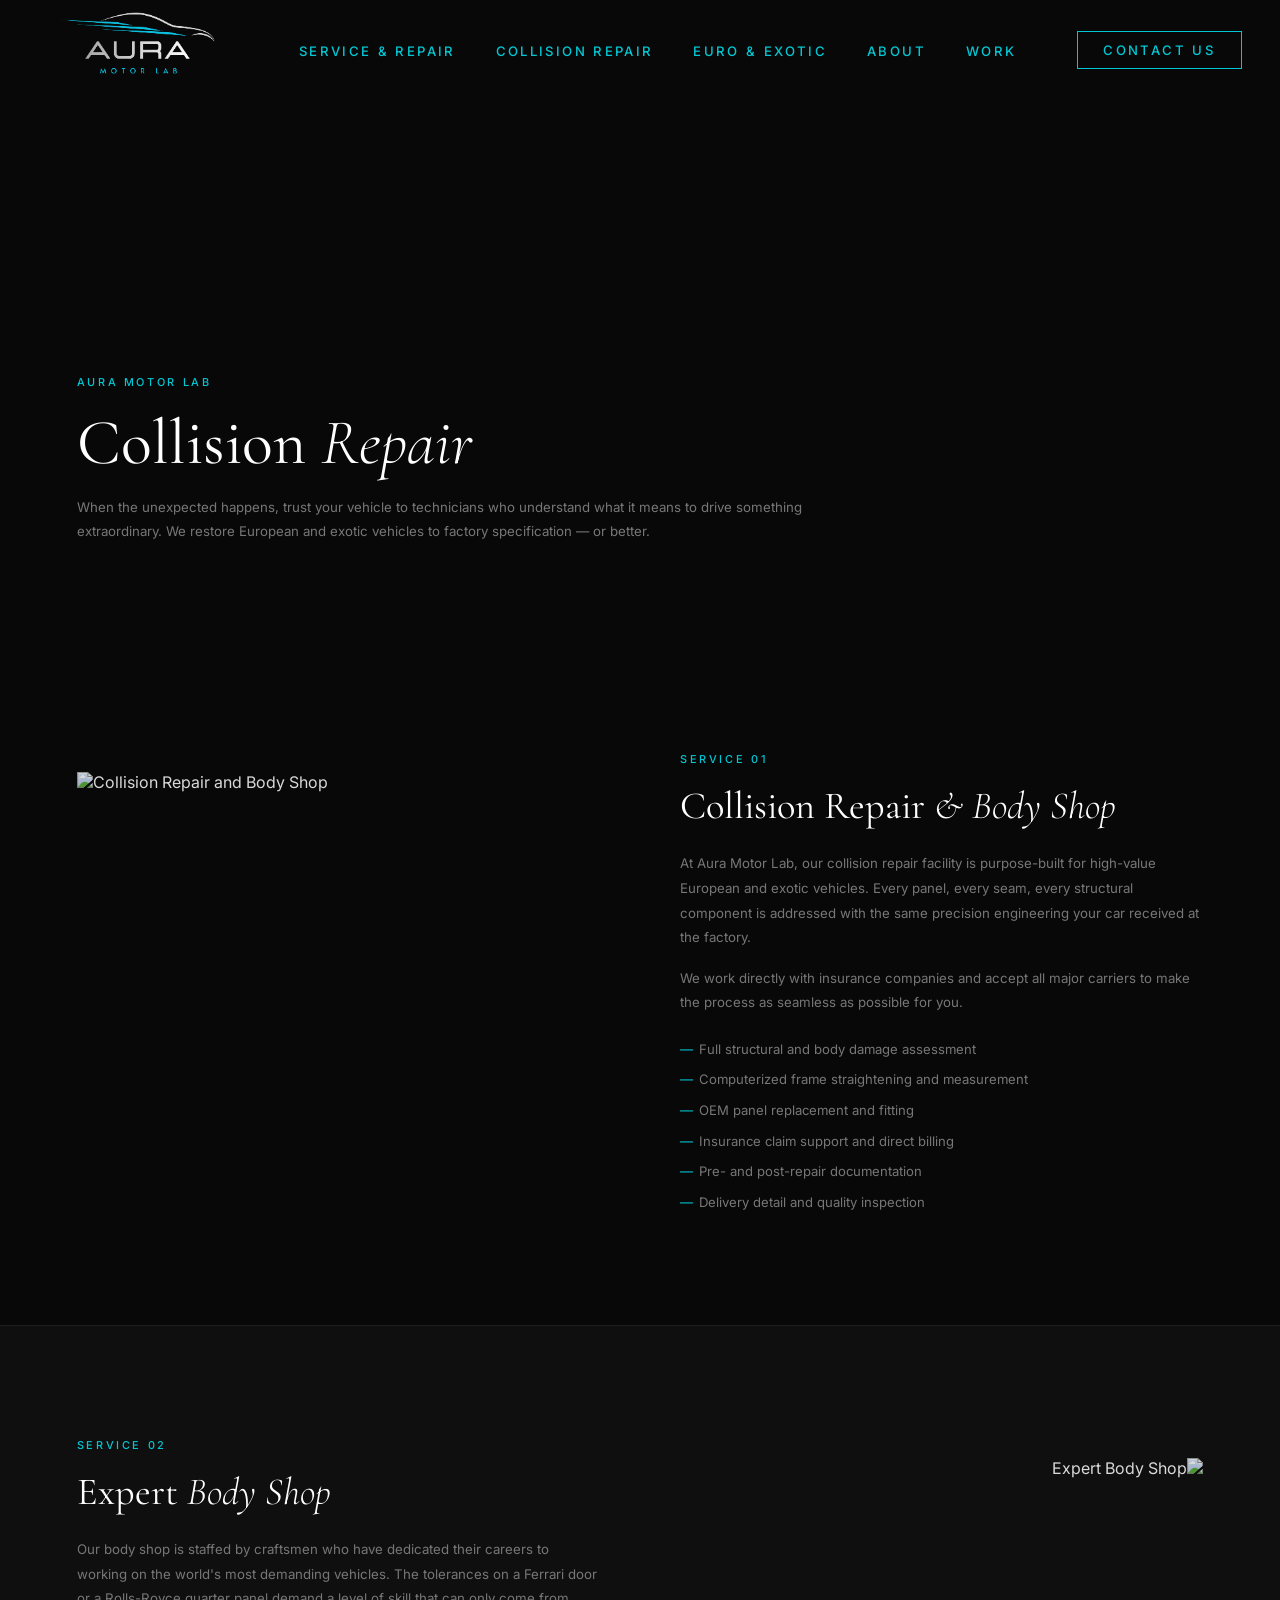
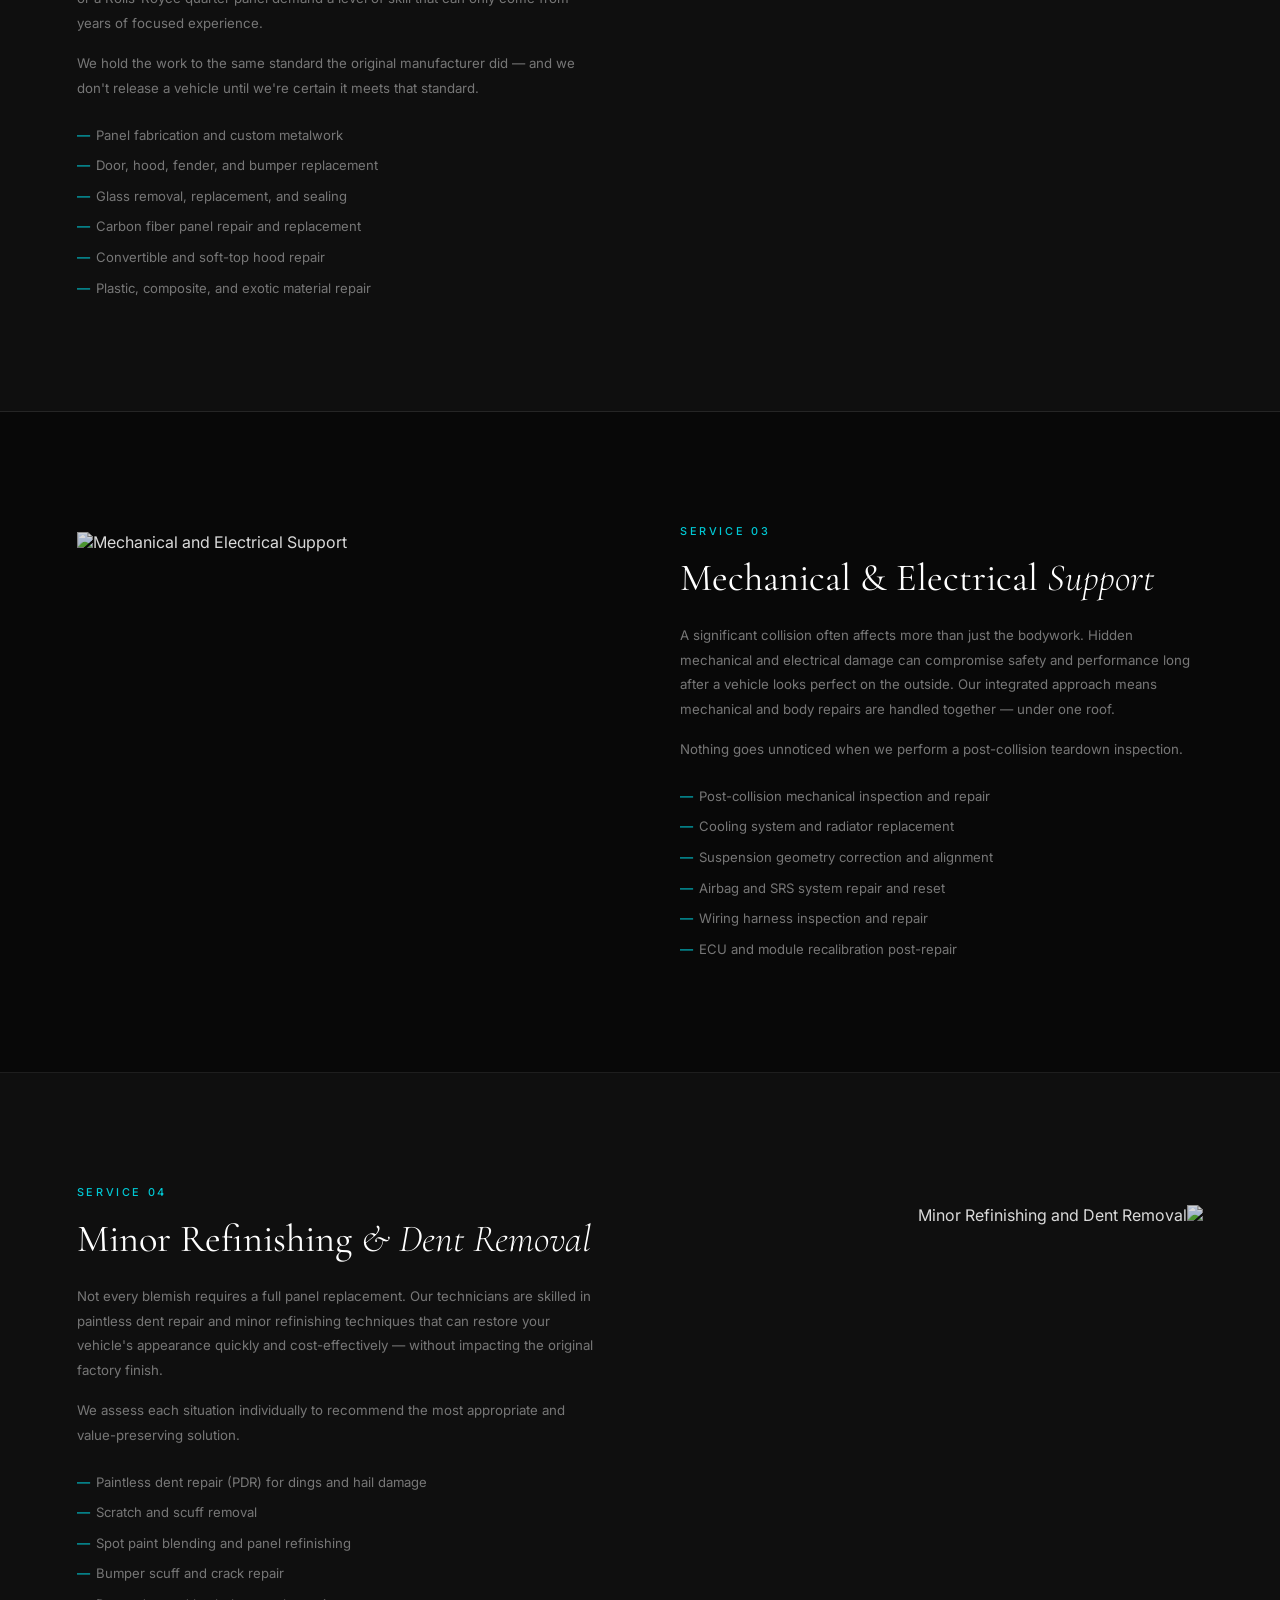
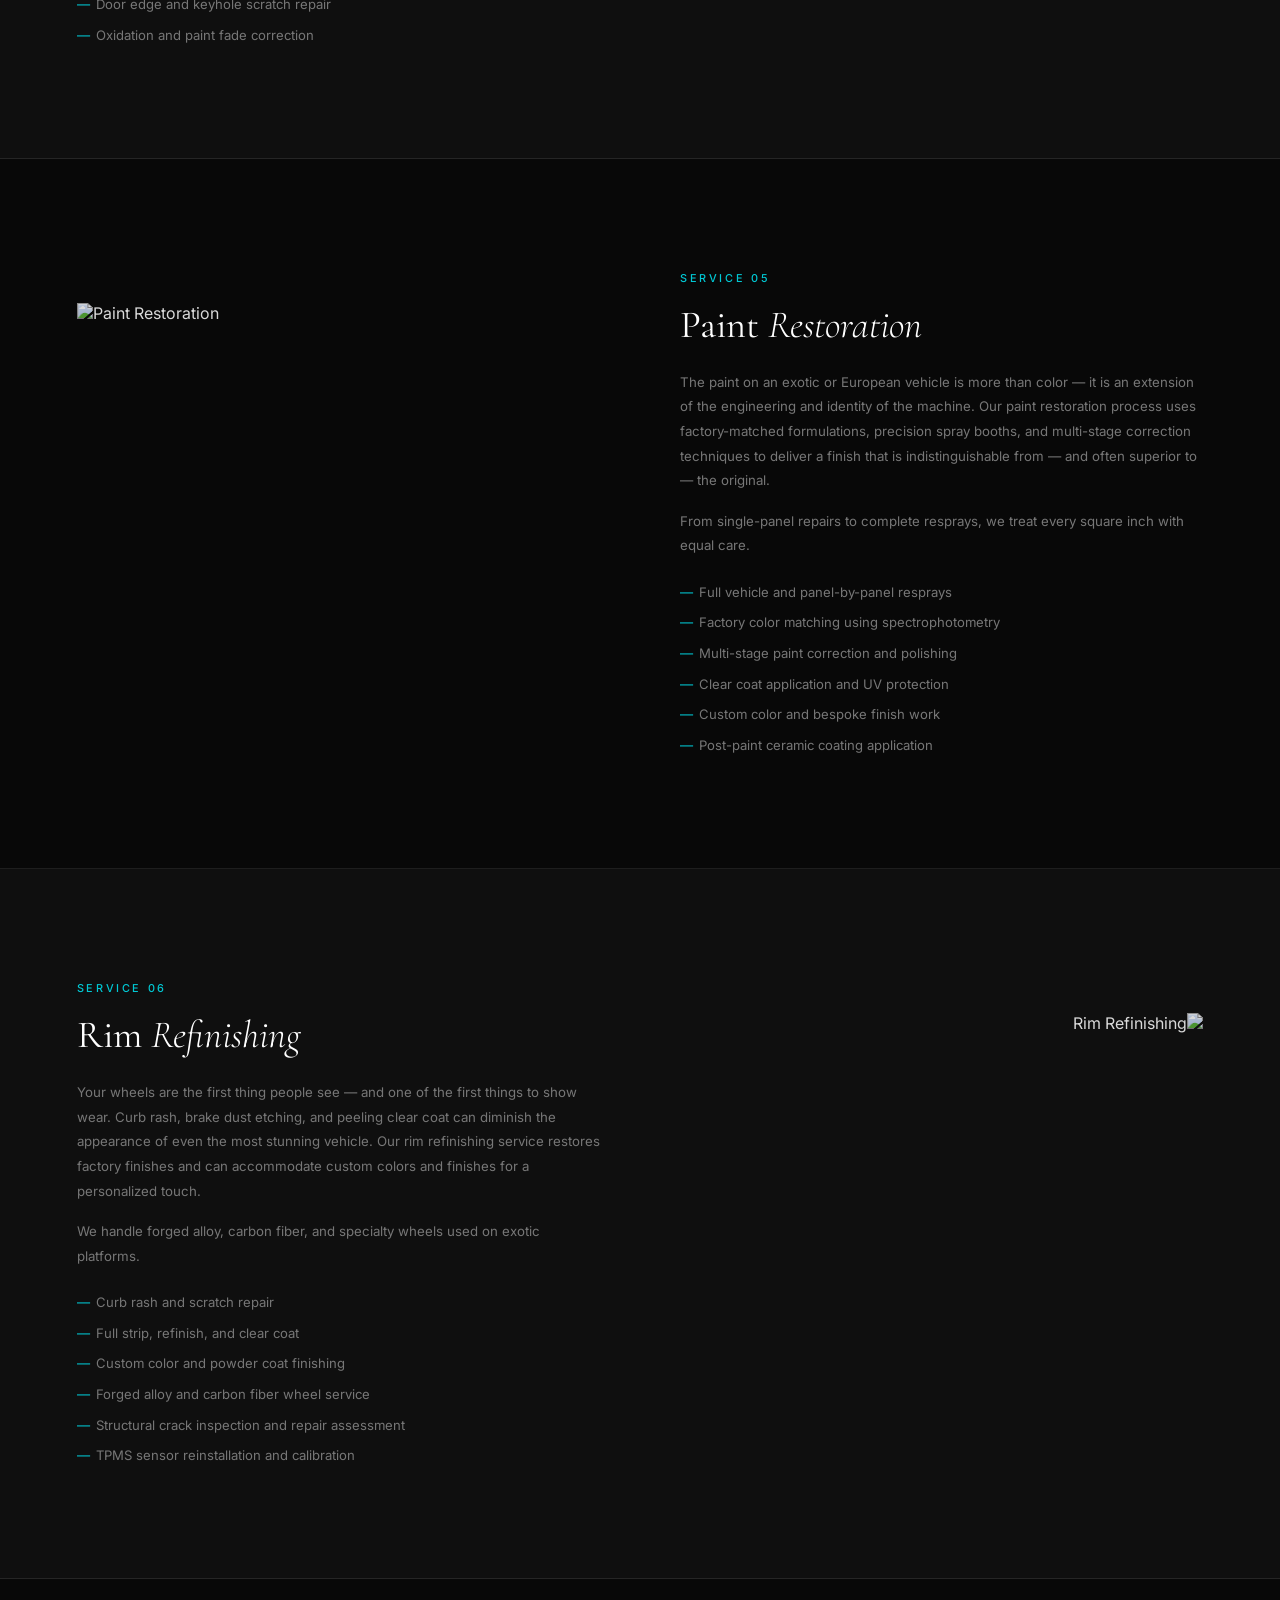
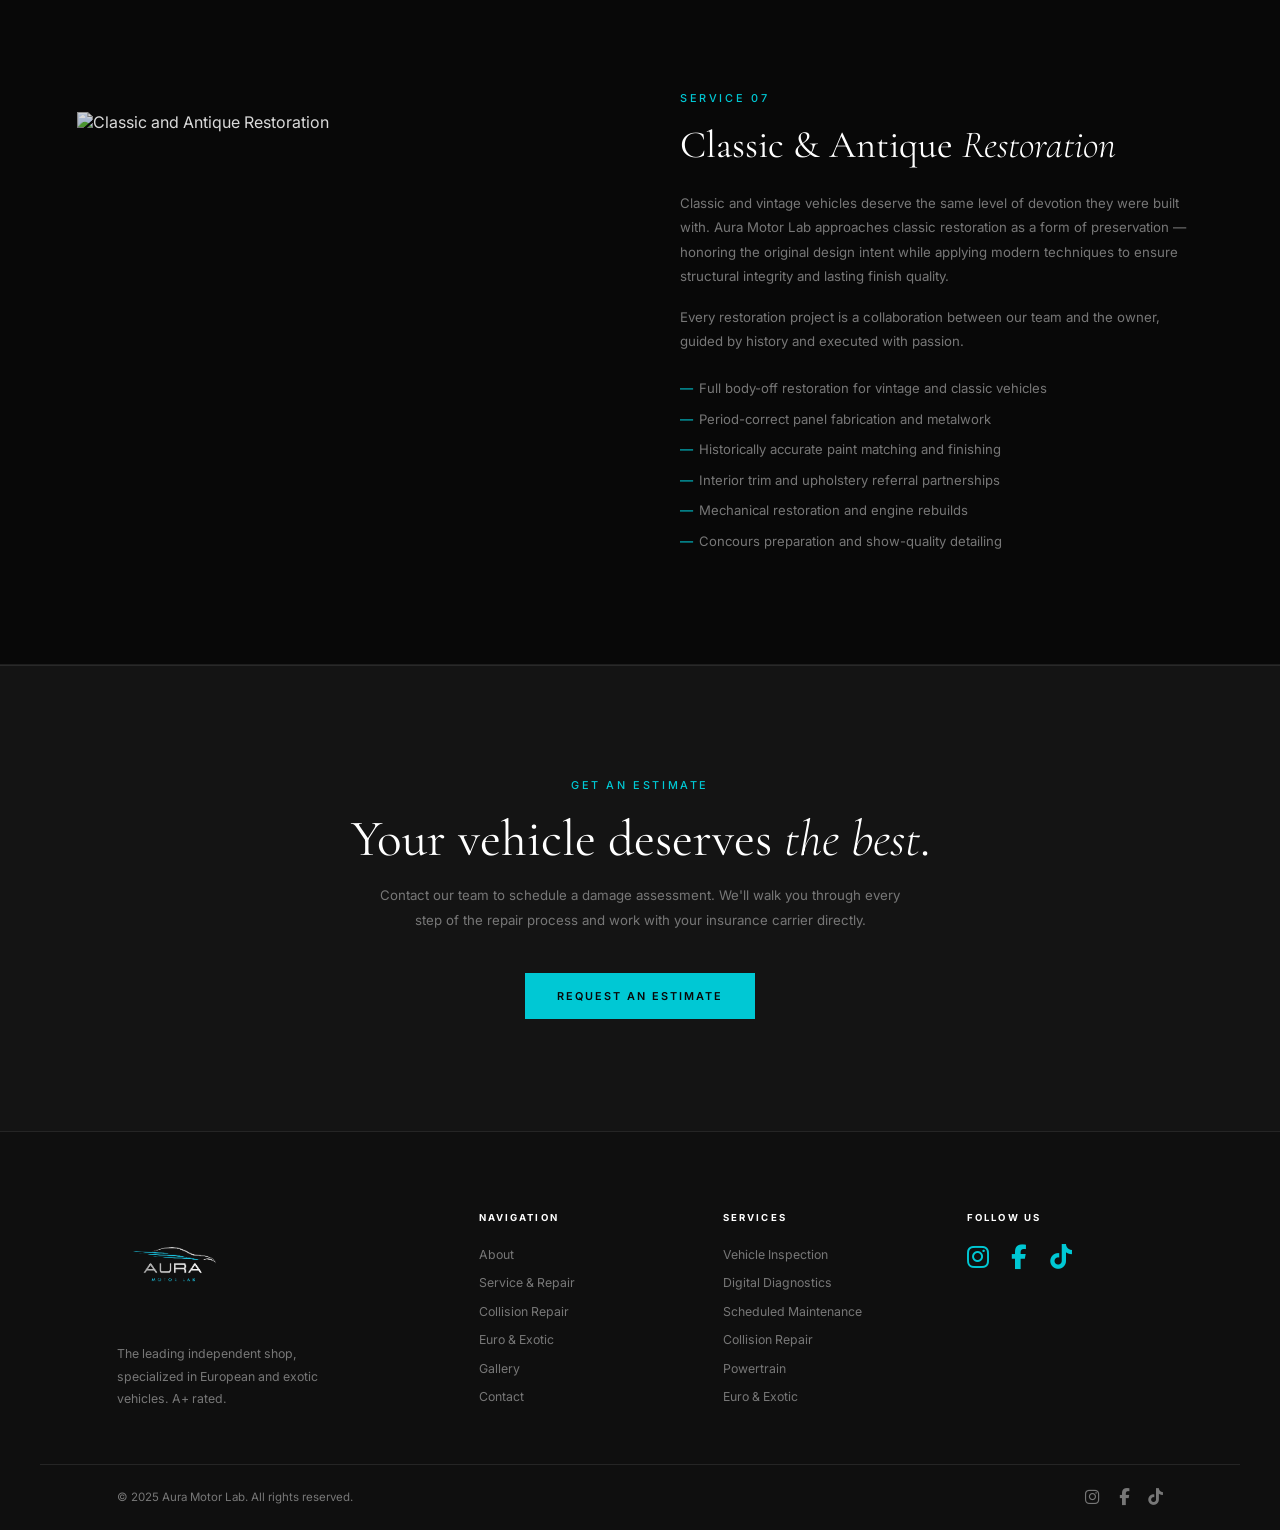
==== collision-repair.html @ fa027cb8 "Agregar 3 nuevas páginas: Service & Repair, Collision Repair, Euro & Exotic Specialists" ====
<!DOCTYPE html>
<html lang="en">
<head>
  <meta charset="UTF-8" />
  <meta name="viewport" content="width=device-width, initial-scale=1.0" />
  <title>Collision Repair — Aura Motor Lab</title>
  <meta name="description" content="Expert collision repair and body shop services for European and exotic vehicles. Paint restoration, dent removal, rim refinishing, and classic restoration." />

  <!-- Open Graph -->
  <meta property="og:type"        content="website" />
  <meta property="og:url"         content="https://auramotorlab.com/collision-repair.html" />
  <meta property="og:title"       content="Collision Repair — Aura Motor Lab" />
  <meta property="og:description" content="Expert collision repair and body shop services for European and exotic vehicles." />
  <meta property="og:image"       content="https://auramotorlab.com/assets/og-image.jpg" />

  <link rel="stylesheet" href="css/style.css" />
  <link rel="preconnect" href="https://fonts.googleapis.com" />
  <link rel="preconnect" href="https://fonts.gstatic.com" crossorigin />
  <link href="https://fonts.googleapis.com/css2?family=Cormorant+Garamond:ital,wght@0,300;0,400;0,500;1,300;1,400;1,500&family=Inter:wght@300;400;500;600&display=swap" rel="stylesheet" />
  <link rel="stylesheet" href="https://cdnjs.cloudflare.com/ajax/libs/font-awesome/6.5.0/css/all.min.css" />
</head>
<body>

  <!-- ── NAV ──────────────────────────────────────── -->
  <nav class="nav" id="nav">
    <a href="index.html" class="nav__logo">
      <img src="assets/logo.png" alt="Aura Motor Lab" />
    </a>
    <button class="nav__toggle" id="navToggle" aria-label="Menu">
      <span></span><span></span><span></span>
    </button>
    <ul class="nav__menu" id="navMenu">
      <li><a href="service-repair.html">SERVICE &amp; REPAIR</a></li>
      <li><a href="collision-repair.html">COLLISION REPAIR</a></li>
      <li><a href="euro-exotic.html">EURO &amp; EXOTIC</a></li>
      <li><a href="index.html#about">ABOUT</a></li>
      <li><a href="index.html#gallery">WORK</a></li>
    </ul>
    <a href="index.html#contact" class="nav__cta">CONTACT US</a>
  </nav>

  <!-- ── PAGE HERO ─────────────────────────────────── -->
  <section class="page-hero">
    <div class="page-hero__bg" style="background-image:url('https://images.unsplash.com/photo-1582817954171-0dd7c0a9bb52?w=1600&q=80');"></div>
    <div class="page-hero__overlay"></div>
    <div class="page-hero__content">
      <p class="label">Aura Motor Lab</p>
      <h1 class="heading-xl">Collision <em>Repair</em></h1>
      <p class="body-text">When the unexpected happens, trust your vehicle to technicians who understand what it means to drive something extraordinary. We restore European and exotic vehicles to factory specification — or better.</p>
    </div>
  </section>

  <!-- ── SERVICE 1: COLLISION REPAIR & BODY SHOP ───── -->
  <section class="svc-section">
    <div class="svc-section__inner">
      <img class="svc-section__img" src="https://images.unsplash.com/photo-1582817954171-0dd7c0a9bb52?w=800&q=80" alt="Collision Repair and Body Shop" />
      <div class="svc-section__content">
        <p class="label">Service 01</p>
        <h2 class="heading-xl">Collision Repair <em>&amp; Body Shop</em></h2>
        <p class="body-text">At Aura Motor Lab, our collision repair facility is purpose-built for high-value European and exotic vehicles. Every panel, every seam, every structural component is addressed with the same precision engineering your car received at the factory.</p>
        <p class="body-text">We work directly with insurance companies and accept all major carriers to make the process as seamless as possible for you.</p>
        <ul class="svc-list">
          <li>Full structural and body damage assessment</li>
          <li>Computerized frame straightening and measurement</li>
          <li>OEM panel replacement and fitting</li>
          <li>Insurance claim support and direct billing</li>
          <li>Pre- and post-repair documentation</li>
          <li>Delivery detail and quality inspection</li>
        </ul>
      </div>
    </div>
  </section>

  <!-- ── SERVICE 2: EXPERT BODY SHOP ───────────────── -->
  <section class="svc-section">
    <div class="svc-section__inner">
      <img class="svc-section__img" src="https://images.unsplash.com/photo-1449965408869-eaa3f722e40d?w=800&q=80" alt="Expert Body Shop" />
      <div class="svc-section__content">
        <p class="label">Service 02</p>
        <h2 class="heading-xl">Expert <em>Body Shop</em></h2>
        <p class="body-text">Our body shop is staffed by craftsmen who have dedicated their careers to working on the world's most demanding vehicles. The tolerances on a Ferrari door or a Rolls-Royce quarter panel demand a level of skill that can only come from years of focused experience.</p>
        <p class="body-text">We hold the work to the same standard the original manufacturer did — and we don't release a vehicle until we're certain it meets that standard.</p>
        <ul class="svc-list">
          <li>Panel fabrication and custom metalwork</li>
          <li>Door, hood, fender, and bumper replacement</li>
          <li>Glass removal, replacement, and sealing</li>
          <li>Carbon fiber panel repair and replacement</li>
          <li>Convertible and soft-top hood repair</li>
          <li>Plastic, composite, and exotic material repair</li>
        </ul>
      </div>
    </div>
  </section>

  <!-- ── SERVICE 3: MECHANICAL & ELECTRICAL SUPPORT ── -->
  <section class="svc-section">
    <div class="svc-section__inner">
      <img class="svc-section__img" src="https://images.unsplash.com/photo-1619642751034-765dfdf7c58e?w=800&q=80" alt="Mechanical and Electrical Support" />
      <div class="svc-section__content">
        <p class="label">Service 03</p>
        <h2 class="heading-xl">Mechanical &amp; Electrical <em>Support</em></h2>
        <p class="body-text">A significant collision often affects more than just the bodywork. Hidden mechanical and electrical damage can compromise safety and performance long after a vehicle looks perfect on the outside. Our integrated approach means mechanical and body repairs are handled together — under one roof.</p>
        <p class="body-text">Nothing goes unnoticed when we perform a post-collision teardown inspection.</p>
        <ul class="svc-list">
          <li>Post-collision mechanical inspection and repair</li>
          <li>Cooling system and radiator replacement</li>
          <li>Suspension geometry correction and alignment</li>
          <li>Airbag and SRS system repair and reset</li>
          <li>Wiring harness inspection and repair</li>
          <li>ECU and module recalibration post-repair</li>
        </ul>
      </div>
    </div>
  </section>

  <!-- ── SERVICE 4: MINOR REFINISHING & DENT REMOVAL ─ -->
  <section class="svc-section">
    <div class="svc-section__inner">
      <img class="svc-section__img" src="https://images.unsplash.com/photo-1601362840469-51e4d8d58785?w=800&q=80" alt="Minor Refinishing and Dent Removal" />
      <div class="svc-section__content">
        <p class="label">Service 04</p>
        <h2 class="heading-xl">Minor Refinishing <em>&amp; Dent Removal</em></h2>
        <p class="body-text">Not every blemish requires a full panel replacement. Our technicians are skilled in paintless dent repair and minor refinishing techniques that can restore your vehicle's appearance quickly and cost-effectively — without impacting the original factory finish.</p>
        <p class="body-text">We assess each situation individually to recommend the most appropriate and value-preserving solution.</p>
        <ul class="svc-list">
          <li>Paintless dent repair (PDR) for dings and hail damage</li>
          <li>Scratch and scuff removal</li>
          <li>Spot paint blending and panel refinishing</li>
          <li>Bumper scuff and crack repair</li>
          <li>Door edge and keyhole scratch repair</li>
          <li>Oxidation and paint fade correction</li>
        </ul>
      </div>
    </div>
  </section>

  <!-- ── SERVICE 5: PAINT RESTORATION ──────────────── -->
  <section class="svc-section">
    <div class="svc-section__inner">
      <img class="svc-section__img" src="https://images.unsplash.com/photo-1568605117036-5fe5e7bab0b7?w=800&q=80" alt="Paint Restoration" />
      <div class="svc-section__content">
        <p class="label">Service 05</p>
        <h2 class="heading-xl">Paint <em>Restoration</em></h2>
        <p class="body-text">The paint on an exotic or European vehicle is more than color — it is an extension of the engineering and identity of the machine. Our paint restoration process uses factory-matched formulations, precision spray booths, and multi-stage correction techniques to deliver a finish that is indistinguishable from — and often superior to — the original.</p>
        <p class="body-text">From single-panel repairs to complete resprays, we treat every square inch with equal care.</p>
        <ul class="svc-list">
          <li>Full vehicle and panel-by-panel resprays</li>
          <li>Factory color matching using spectrophotometry</li>
          <li>Multi-stage paint correction and polishing</li>
          <li>Clear coat application and UV protection</li>
          <li>Custom color and bespoke finish work</li>
          <li>Post-paint ceramic coating application</li>
        </ul>
      </div>
    </div>
  </section>

  <!-- ── SERVICE 6: RIM REFINISHING ────────────────── -->
  <section class="svc-section">
    <div class="svc-section__inner">
      <img class="svc-section__img" src="https://images.unsplash.com/photo-1486262715619-67b85e0b08d3?w=800&q=80" alt="Rim Refinishing" />
      <div class="svc-section__content">
        <p class="label">Service 06</p>
        <h2 class="heading-xl">Rim <em>Refinishing</em></h2>
        <p class="body-text">Your wheels are the first thing people see — and one of the first things to show wear. Curb rash, brake dust etching, and peeling clear coat can diminish the appearance of even the most stunning vehicle. Our rim refinishing service restores factory finishes and can accommodate custom colors and finishes for a personalized touch.</p>
        <p class="body-text">We handle forged alloy, carbon fiber, and specialty wheels used on exotic platforms.</p>
        <ul class="svc-list">
          <li>Curb rash and scratch repair</li>
          <li>Full strip, refinish, and clear coat</li>
          <li>Custom color and powder coat finishing</li>
          <li>Forged alloy and carbon fiber wheel service</li>
          <li>Structural crack inspection and repair assessment</li>
          <li>TPMS sensor reinstallation and calibration</li>
        </ul>
      </div>
    </div>
  </section>

  <!-- ── SERVICE 7: CLASSIC & ANTIQUE RESTORATION ──── -->
  <section class="svc-section">
    <div class="svc-section__inner">
      <img class="svc-section__img" src="https://images.unsplash.com/photo-1550355291-bbee04a92027?w=800&q=80" alt="Classic and Antique Restoration" />
      <div class="svc-section__content">
        <p class="label">Service 07</p>
        <h2 class="heading-xl">Classic &amp; Antique <em>Restoration</em></h2>
        <p class="body-text">Classic and vintage vehicles deserve the same level of devotion they were built with. Aura Motor Lab approaches classic restoration as a form of preservation — honoring the original design intent while applying modern techniques to ensure structural integrity and lasting finish quality.</p>
        <p class="body-text">Every restoration project is a collaboration between our team and the owner, guided by history and executed with passion.</p>
        <ul class="svc-list">
          <li>Full body-off restoration for vintage and classic vehicles</li>
          <li>Period-correct panel fabrication and metalwork</li>
          <li>Historically accurate paint matching and finishing</li>
          <li>Interior trim and upholstery referral partnerships</li>
          <li>Mechanical restoration and engine rebuilds</li>
          <li>Concours preparation and show-quality detailing</li>
        </ul>
      </div>
    </div>
  </section>

  <!-- ── CTA ───────────────────────────────────────── -->
  <section class="page-cta">
    <p class="label">Get an Estimate</p>
    <h2 class="heading-xl">Your vehicle deserves <em>the best</em>.</h2>
    <p class="body-text">Contact our team to schedule a damage assessment. We'll walk you through every step of the repair process and work with your insurance carrier directly.</p>
    <a href="index.html#contact" class="btn-primary">REQUEST AN ESTIMATE</a>
  </section>

  <!-- ── FOOTER ────────────────────────────────────── -->
  <footer class="footer">
    <div class="footer__inner">
      <div class="footer__brand">
        <img src="assets/logo.png" alt="Aura Motor Lab" class="footer__logo" />
        <p>The leading independent shop, specialized in European and exotic vehicles. A+ rated.</p>
      </div>
      <div class="footer__col">
        <h4>NAVIGATION</h4>
        <a href="index.html#about">About</a>
        <a href="service-repair.html">Service &amp; Repair</a>
        <a href="collision-repair.html">Collision Repair</a>
        <a href="euro-exotic.html">Euro &amp; Exotic</a>
        <a href="index.html#gallery">Gallery</a>
        <a href="index.html#contact">Contact</a>
      </div>
      <div class="footer__col">
        <h4>SERVICES</h4>
        <a href="service-repair.html">Vehicle Inspection</a>
        <a href="service-repair.html">Digital Diagnostics</a>
        <a href="service-repair.html">Scheduled Maintenance</a>
        <a href="collision-repair.html">Collision Repair</a>
        <a href="service-repair.html">Powertrain</a>
        <a href="euro-exotic.html">Euro &amp; Exotic</a>
      </div>
      <div class="footer__col">
        <h4>FOLLOW US</h4>
        <div class="footer__social-col">
          <a href="https://www.instagram.com/aura.motorlab/" target="_blank" rel="noopener" aria-label="Instagram">
            <i class="fa-brands fa-instagram"></i>
          </a>
          <a href="https://www.facebook.com/profile.php?id=61587093707535" target="_blank" rel="noopener" aria-label="Facebook">
            <i class="fa-brands fa-facebook-f"></i>
          </a>
          <a href="https://www.tiktok.com/@auramotorlab" target="_blank" rel="noopener" aria-label="TikTok">
            <i class="fa-brands fa-tiktok"></i>
          </a>
        </div>
      </div>
    </div>
    <div class="footer__bottom">
      <p>© 2025 Aura Motor Lab. All rights reserved.</p>
      <div class="footer__social">
        <a href="https://www.instagram.com/aura.motorlab/" target="_blank" rel="noopener" aria-label="Instagram">
          <i class="fa-brands fa-instagram"></i>
        </a>
        <a href="https://www.facebook.com/profile.php?id=61587093707535" target="_blank" rel="noopener" aria-label="Facebook">
          <i class="fa-brands fa-facebook-f"></i>
        </a>
        <a href="https://www.tiktok.com/@auramotorlab" target="_blank" rel="noopener" aria-label="TikTok">
          <i class="fa-brands fa-tiktok"></i>
        </a>
      </div>
    </div>
  </footer>

  <script src="js/main.js"></script>
</body>
</html>
---- css/style.css ----
/* ── RESET & ROOT ──────────────────────────────────── */
*, *::before, *::after { box-sizing: border-box; margin: 0; padding: 0; }

:root {
  --black:  #080808;
  --dark:   #0f0f0f;
  --card:   #141414;
  --cyan:   #00c8d4;
  --white:  #ffffff;
  --gray:   #777777;
  --border: rgba(255,255,255,0.09);
  --serif:  'Cormorant Garamond', Georgia, serif;
  --sans:   'Inter', system-ui, sans-serif;
}

html { scroll-behavior: smooth; }

body {
  background: var(--black);
  color: var(--white);
  font-family: var(--sans);
  -webkit-font-smoothing: antialiased;
}

img { display: block; max-width: 100%; }
a   { text-decoration: none; color: inherit; }

/* ── HELPERS ───────────────────────────────────────── */
.label {
  display: block;
  font-size: 0.68rem;
  font-weight: 500;
  letter-spacing: 0.24em;
  color: var(--cyan);
  text-transform: uppercase;
  margin-bottom: 1.2rem;
}

.heading-xl {
  font-family: var(--serif);
  font-size: clamp(2rem, 3.8vw, 3.4rem);
  font-weight: 400;
  line-height: 1.1;
  color: var(--white);
  margin-bottom: 1.5rem;
}
.heading-xl em { font-style: italic; font-weight: 300; }

.body-text {
  font-size: 0.83rem;
  line-height: 1.85;
  color: var(--gray);
  margin-bottom: 1rem;
}

/* ── BUTTONS ───────────────────────────────────────── */
.btn-primary {
  display: inline-block;
  background: var(--cyan);
  color: var(--black);
  font-size: 0.68rem;
  font-weight: 600;
  letter-spacing: 0.18em;
  text-transform: uppercase;
  padding: 1rem 2rem;
  transition: opacity 0.2s;
  cursor: pointer;
  border: none;
}
.btn-primary:hover { opacity: 0.82; }

.btn-ghost {
  display: inline-block;
  background: transparent;
  color: var(--white);
  font-size: 0.68rem;
  font-weight: 500;
  letter-spacing: 0.18em;
  text-transform: uppercase;
  padding: 1rem 2rem;
  border: 1px solid rgba(255,255,255,0.3);
  transition: border-color 0.2s;
}
.btn-ghost:hover { border-color: var(--white); }

.btn-outline {
  display: inline-block;
  background: transparent;
  color: var(--cyan);
  font-size: 0.68rem;
  font-weight: 500;
  letter-spacing: 0.18em;
  text-transform: uppercase;
  padding: 0.75rem 1.5rem;
  border: 1px solid var(--cyan);
  transition: background 0.25s, border-color 0.25s, color 0.25s;
  margin-bottom: 2.5rem;
}
.btn-outline:hover,
.btn-outline:active { background: var(--cyan); border-color: var(--cyan); color: #0a0a0a; }

.btn-submit {
  display: block;
  width: 100%;
  background: var(--cyan);
  color: var(--black);
  font-size: 0.68rem;
  font-weight: 600;
  letter-spacing: 0.18em;
  text-transform: uppercase;
  padding: 1.1rem;
  border: none;
  cursor: pointer;
  transition: opacity 0.2s;
  text-align: center;
}
.btn-submit:hover { opacity: 0.82; }

/* ── NAV ───────────────────────────────────────────── */
.nav {
  position: fixed;
  top: 0; left: 0; right: 0;
  z-index: 200;
  display: flex;
  align-items: center;
  justify-content: space-between;
  padding: 0 3vw;
  height: 100px;
  overflow: visible;
  background: transparent;
  transition: background 0.4s, backdrop-filter 0.4s;
}
.nav.scrolled {
  background: rgba(8,8,8,0.94);
  backdrop-filter: blur(14px);
}

.nav__logo img {
  height: 200px;
  width: auto;
  object-fit: contain;
  mix-blend-mode: screen;
  transition: opacity 0.3s;
}
.nav__logo:hover img {
  opacity: 0.82;
}

.nav__menu {
  display: flex;
  list-style: none;
  gap: 2.5rem;
}
.nav__menu a {
  font-size: 0.82rem;
  font-weight: 500;
  letter-spacing: 0.18em;
  color: var(--cyan);
  text-transform: uppercase;
  transition: opacity 0.2s;
}
.nav__menu a:hover { opacity: 0.65; }

.nav__cta {
  font-size: 0.82rem;
  font-weight: 500;
  letter-spacing: 0.18em;
  color: var(--cyan);
  text-transform: uppercase;
  padding: 0.65rem 1.6rem;
  background: transparent;
  border: 1px solid var(--cyan);
  transition: background 0.25s, border-color 0.25s, color 0.25s;
}
.nav__cta:hover,
.nav__cta:active { background: var(--cyan); border-color: var(--cyan); color: #0a0a0a; }

.nav__toggle {
  display: none;
  flex-direction: column;
  gap: 5px;
  background: none;
  border: none;
  cursor: pointer;
  padding: 4px;
}
.nav__toggle span {
  display: block;
  width: 22px;
  height: 1.5px;
  background: var(--white);
  transition: opacity 0.2s;
}

/* ── HERO ──────────────────────────────────────────── */
.hero {
  position: relative;
  height: 100vh;
  min-height: 620px;
  display: flex;
  align-items: flex-start;
  padding-top: calc(200px + 3rem);
  overflow: hidden;
}

.hero__video-wrap {
  position: absolute;
  inset: 0;
}
.hero__video {
  width: 100%; height: 100%;
  object-fit: cover;
}
.hero__overlay {
  position: absolute;
  inset: 0;
  background: linear-gradient(
    to bottom,
    rgba(0,0,0,0.55) 0%,
    rgba(0,0,0,0.6) 50%,
    rgba(0,0,0,0.88) 100%
  );
}

.hero__content {
  position: relative;
  z-index: 2;
  padding: 0 6vw;
  max-width: 900px;
}

.hero__title {
  font-family: var(--serif);
  font-size: clamp(3.15rem, 7.7vw, 7.7rem);
  font-weight: 400;
  line-height: 0.92;
  color: var(--white);
  margin-bottom: 1.6rem;
  letter-spacing: -0.01em;
}
.hero__title em { font-style: italic; font-weight: 300; }

.hero__sub {
  font-size: 0.68rem;
  font-weight: 400;
  letter-spacing: 0.22em;
  color: rgba(255,255,255,0.65);
  text-transform: uppercase;
  margin-bottom: 2.2rem;
}

.hero__btns { display: flex; gap: 1rem; flex-wrap: wrap; }

.hero__scroll {
  position: absolute;
  bottom: 2.5rem;
  left: 50%;
  transform: translateX(-50%);
  z-index: 2;
  display: flex;
  flex-direction: column;
  align-items: center;
  gap: 0.5rem;
}
.hero__scroll span {
  font-size: 0.58rem;
  letter-spacing: 0.22em;
  color: rgba(255,255,255,0.45);
}
.hero__scroll-line {
  width: 1px;
  height: 44px;
  background: var(--cyan);
  opacity: 0.55;
}

/* ── MARQUEE ───────────────────────────────────────── */
.marquee-wrap {
  background: var(--card);
  border-top: 1px solid var(--border);
  border-bottom: 1px solid var(--border);
  overflow: hidden;
  padding: 1.2rem 0;
  white-space: nowrap;
}

.marquee-track {
  display: inline-block;
  animation: marquee 30s linear infinite;
}

.marquee-track span {
  font-family: var(--serif);
  font-style: italic;
  font-size: 1.1rem;
  font-weight: 300;
  color: rgba(255,255,255,0.65);
  padding: 0 1.5rem;
}

.marquee-track .dot {
  color: var(--cyan);
  font-style: normal;
  padding: 0;
}

@keyframes marquee {
  0%   { transform: translateX(0); }
  100% { transform: translateX(-50%); }
}

/* ── ABOUT ─────────────────────────────────────────── */
.about {
  background: var(--dark);
  padding: 8rem 6vw;
}
.about__inner {
  max-width: 1200px;
  margin: 0 auto;
  display: grid;
  grid-template-columns: 1fr 1fr;
  gap: 6rem;
  align-items: start;
}

.stats-grid {
  display: grid;
  grid-template-columns: repeat(3, 1fr);
  border: 1px solid var(--border);
}
.stat {
  padding: 1.8rem 2rem;
  border-right: 1px solid var(--border);
  display: flex;
  flex-direction: column;
  gap: 0.4rem;
}
.stat:last-child { border-right: none; }

.stat__num {
  font-family: var(--serif);
  font-size: 2.4rem;
  font-weight: 400;
  color: var(--cyan);
  line-height: 1;
}
.stat__num small { font-size: 1.1rem; }
.stat__label {
  font-size: 0.6rem;
  letter-spacing: 0.2em;
  color: var(--gray);
  text-transform: uppercase;
}

.about__photo {
  position: relative;
  overflow: hidden;
}
.about__photo img {
  width: 100%;
  height: 520px;
  object-fit: cover;
  display: block;
  animation: kenburns 18s ease-in-out infinite alternate;
  transform-origin: center center;
  will-change: transform;
}

@keyframes kenburns {
  0%   { transform: scale(1.08) translate(-2%, 1%); }
  25%  { transform: scale(1.12) translate(1%, -2%); }
  50%  { transform: scale(1.06) translate(2%, 2%); }
  75%  { transform: scale(1.1)  translate(-1%, -1%); }
  100% { transform: scale(1.08) translate(0%, 1%); }
}
.about__caption {
  position: absolute;
  bottom: 0; left: 0; right: 0;
  background: rgba(0,0,0,0.72);
  padding: 1.2rem 1.6rem;
  display: flex;
  flex-direction: column;
  gap: 0.3rem;
}
.caption-label {
  font-size: 0.6rem;
  letter-spacing: 0.22em;
  color: var(--cyan);
  text-transform: uppercase;
}
.caption-text {
  font-family: var(--serif);
  font-size: 1.1rem;
  font-style: italic;
  color: var(--white);
}

/* ── SERVICES ──────────────────────────────────────── */
.services {
  background: var(--dark);
  border-top: 1px solid var(--border);
  padding: 8rem 6vw;
}
.services__header {
  max-width: 1200px;
  margin: 0 auto 4rem;
}

.services__grid {
  max-width: 1200px;
  margin: 0 auto;
  display: grid;
  grid-template-columns: repeat(3, 1fr);
  border-top: 1px solid var(--border);
  border-left: 1px solid var(--border);
}

.service-card {
  border-right: 1px solid var(--border);
  border-bottom: 1px solid var(--border);
  overflow: hidden;
}

.service-card__photo {
  height: 210px;
  background-size: 110%;
  background-position: center;
  filter: brightness(0.65);
  transition: filter 0.45s;
  animation: kenburns-svc 20s ease-in-out infinite alternate;
  will-change: transform, background-position;
}
.service-card:hover .service-card__photo { filter: brightness(0.88); }

@keyframes kenburns-svc {
  0%   { transform: scale(1.0)  translate(0%,   0%); }
  25%  { transform: scale(1.06) translate(-2%,  1%); }
  50%  { transform: scale(1.04) translate(1%,  -2%); }
  75%  { transform: scale(1.08) translate(2%,   1%); }
  100% { transform: scale(1.05) translate(-1%, -1%); }
}

.service-card__body { padding: 2rem 2rem 2.5rem; }

.service-num {
  display: block;
  font-family: var(--serif);
  font-size: 0.9rem;
  color: var(--gray);
  margin-bottom: 0.8rem;
}
.service-icon {
  color: var(--cyan);
  font-size: 1rem;
  margin-bottom: 0.8rem;
  display: block;
}
.service-card h3 {
  font-family: var(--serif);
  font-size: 1.35rem;
  font-weight: 400;
  color: var(--white);
  margin-bottom: 0.75rem;
}
.service-card p {
  font-size: 0.8rem;
  line-height: 1.75;
  color: var(--gray);
}

/* ── BRANDS ────────────────────────────────────────── */
.brands {
  background: var(--black);
  border-top: 1px solid var(--border);
  padding: 8rem 6vw;
}
.brands__header {
  max-width: 1200px;
  margin: 0 auto 3.5rem;
}
.brands__sub {
  font-size: 0.83rem;
  color: var(--gray);
  margin-top: 0.5rem;
}

.brands__grid {
  max-width: 1200px;
  margin: 0 auto;
  display: grid;
  grid-template-columns: repeat(6, 1fr);
  border-top: 1px solid var(--border);
  border-left: 1px solid var(--border);
}
.brand-item {
  display: flex;
  flex-direction: column;
  align-items: center;
  justify-content: center;
  gap: 1rem;
  padding: 3rem 1.5rem;
  border-right: 1px solid var(--border);
  border-bottom: 1px solid var(--border);
  transition: background 0.3s;
  position: relative;
  overflow: hidden;
}
.brand-item::after {
  content: '';
  position: absolute;
  top: -50%;
  left: -80%;
  width: 50%;
  height: 200%;
  background: linear-gradient(
    120deg,
    transparent 0%,
    rgba(255,255,255,0.12) 50%,
    transparent 100%
  );
  transform: skewX(-15deg);
  transition: left 0s;
  pointer-events: none;
}
.brand-item:hover::after {
  left: 160%;
  transition: left 0.65s ease;
}
.brand-item:hover { background: rgba(255,255,255,0.03); }

.brand-item img {
  height: 64px;
  width: auto;
  max-width: 130px;
  object-fit: contain;
  opacity: 0.75;
  transition: opacity 0.3s, transform 0.3s;
}
.brand-item:hover img {
  opacity: 1;
  transform: scale(1.08);
}

.brand-item em {
  font-family: var(--serif);
  font-style: italic;
  font-size: 0.75rem;
  color: var(--gray);
  text-align: center;
}

/* ── GALLERY ───────────────────────────────────────── */
.gallery {
  background: var(--dark);
  border-top: 1px solid var(--border);
  padding: 8rem 6vw;
}
.gallery__header {
  max-width: 1200px;
  margin: 0 auto 3rem;
}

.gallery__grid {
  max-width: 1200px;
  margin: 0 auto;
  display: grid;
  grid-template-columns: repeat(3, 1fr);
  gap: 6px;
}
.gallery__item {
  overflow: hidden;
  aspect-ratio: 4 / 3;
}
.gallery__item img,
.gallery__item video {
  width: 100%; height: 100%;
  object-fit: cover;
  transition: transform 0.6s ease;
  display: block;
}
.gallery__item:hover img,
.gallery__item:hover video { transform: scale(1.06); }

/* ── CONTACT ───────────────────────────────────────── */
.contact {
  background: var(--black);
  border-top: 1px solid var(--border);
  padding: 8rem 6vw;
}
.contact__inner {
  max-width: 1200px;
  margin: 0 auto;
  display: grid;
  grid-template-columns: 1fr 1.5fr;
  gap: 6rem;
  align-items: start;
}
.contact__inner--centered {
  display: flex;
  flex-direction: column;
  align-items: center;
  gap: 3rem;
}
.contact__header {
  text-align: center;
  max-width: 640px;
}
.contact__inner--centered .contact__right {
  width: 100%;
  max-width: 780px;
}

.contact__sep {
  width: 100%;
  height: 1px;
  background: var(--border);
  margin: 2rem 0;
}

.contact__detail {
  display: flex;
  align-items: flex-start;
  gap: 1.1rem;
  margin-bottom: 1.6rem;
}
.contact__detail i {
  color: var(--cyan);
  font-size: 0.88rem;
  margin-top: 0.18rem;
  width: 16px;
  flex-shrink: 0;
}
.detail-label {
  display: block;
  font-size: 0.58rem;
  letter-spacing: 0.2em;
  color: var(--gray);
  text-transform: uppercase;
  margin-bottom: 0.25rem;
}
.contact__detail a,
.contact__detail span {
  font-size: 0.83rem;
  color: var(--white);
  line-height: 1.65;
}
.contact__detail a:hover { color: var(--cyan); }

/* FORM */
.contact__form {
  background: var(--card);
  padding: 2.5rem;
}
.form-row {
  display: grid;
  grid-template-columns: 1fr 1fr;
  gap: 1rem;
}
.form-group {
  display: flex;
  flex-direction: column;
  gap: 0.45rem;
  margin-bottom: 1rem;
}
.form-group label {
  font-size: 0.6rem;
  letter-spacing: 0.2em;
  color: var(--gray);
  text-transform: uppercase;
}
.form-group input,
.form-group textarea {
  background: transparent;
  border: 1px solid var(--border);
  color: var(--white);
  font-family: var(--sans);
  font-size: 0.83rem;
  padding: 0.75rem 1rem;
  outline: none;
  transition: border-color 0.2s;
}
.form-group input:focus,
.form-group textarea:focus { border-color: var(--cyan); }

.form-group input::placeholder,
.form-group textarea::placeholder { color: rgba(255,255,255,0.2); }

.form-group textarea { resize: vertical; }

.select-wrap { position: relative; }
.select-wrap select {
  width: 100%;
  background: var(--card);
  border: 1px solid var(--border);
  color: var(--white);
  font-family: var(--sans);
  font-size: 0.83rem;
  padding: 0.75rem 2.5rem 0.75rem 1rem;
  outline: none;
  appearance: none;
  cursor: pointer;
  transition: border-color 0.2s;
}
.select-wrap select:focus { border-color: var(--cyan); }
.select-wrap select option { background: var(--card); }
.select-wrap i {
  position: absolute;
  right: 1rem;
  top: 50%;
  transform: translateY(-50%);
  color: var(--gray);
  font-size: 0.7rem;
  pointer-events: none;
}

/* ── FOOTER ────────────────────────────────────────── */
.footer {
  background: var(--dark);
  border-top: 1px solid var(--border);
}
.footer__inner {
  max-width: 1200px;
  margin: 0 auto;
  padding: 5rem 6vw 3rem;
  display: grid;
  grid-template-columns: 1.6fr 1fr 1fr 1fr;
  gap: 3rem;
}

.footer__logo {
  height: 112px;
  width: auto;
  object-fit: contain;
  mix-blend-mode: screen;
  margin-bottom: 1.2rem;
}
.footer__brand p {
  font-size: 0.77rem;
  line-height: 1.85;
  color: var(--gray);
  max-width: 240px;
}

.footer__col h4 {
  font-size: 0.6rem;
  letter-spacing: 0.22em;
  color: var(--white);
  text-transform: uppercase;
  margin-bottom: 1.4rem;
}
.footer__col a,
.footer__col span {
  display: block;
  font-size: 0.77rem;
  color: var(--gray);
  line-height: 1.6;
  margin-bottom: 0.55rem;
  transition: color 0.2s;
}
.footer__col a:hover { color: var(--white); }

.footer__bottom {
  max-width: 1200px;
  margin: 0 auto;
  padding: 1.5rem 6vw;
  border-top: 1px solid var(--border);
  display: flex;
  justify-content: space-between;
  align-items: center;
}
.footer__bottom p {
  font-size: 0.72rem;
  color: var(--gray);
}
.footer__social {
  display: flex;
  gap: 1.2rem;
  align-items: center;
}
.footer__social a {
  color: var(--gray);
  font-size: 1.05rem;
  transition: color 0.25s, transform 0.25s;
  display: flex;
  align-items: center;
}
.footer__social a:hover {
  color: var(--cyan);
  transform: translateY(-2px);
}
.footer__social-col {
  display: flex;
  flex-direction: row;
  gap: 1.4rem;
  align-items: center;
  margin-top: 0.3rem;
}
.footer__social-col a {
  color: var(--cyan);
  font-size: 1.55rem;
  transition: color 0.25s, transform 0.25s;
  display: flex;
  align-items: center;
}
.footer__social-col a:hover {
  color: var(--white);
  transform: translateY(-3px);
}

/* ── SCROLL REVEAL ─────────────────────────────────── */
.reveal {
  opacity: 0;
  transform: translateY(28px);
  transition: opacity 0.75s ease, transform 0.75s ease;
}
.reveal.visible {
  opacity: 1;
  transform: none;
}

/* ── RESPONSIVE ────────────────────────────────────── */
/* ── TABLET ─────────────────────────────────────────── */
@media (max-width: 1024px) {
  .about__inner        { grid-template-columns: 1fr; gap: 3rem; }
  .about__photo img    { height: 380px; }
  .services__grid      { grid-template-columns: repeat(2, 1fr); }
  .brands__grid        { grid-template-columns: repeat(4, 1fr); }
  .contact__inner      { grid-template-columns: 1fr; gap: 3rem; }
  .footer__inner       { grid-template-columns: 1fr 1fr; gap: 2.5rem; }
}

/* ── MOBILE ─────────────────────────────────────────── */
@media (max-width: 768px) {
  /* NAV */
  .nav { padding: 0 1.2rem; height: 72px; }
  .nav__logo img { height: 120px; }
  .hero { padding-top: calc(120px + 2rem); }
  .nav__menu {
    display: none;
    flex-direction: column;
    position: fixed;
    top: 72px; left: 0; right: 0;
    background: rgba(8,8,8,0.98);
    padding: 2rem 1.5rem 3rem;
    gap: 1.6rem;
    border-bottom: 1px solid var(--border);
    z-index: 199;
  }
  .nav__menu.open { display: flex; }
  .nav__toggle    { display: flex; }
  .nav__cta       { display: none; }

  /* HERO */
  .hero__title { font-size: clamp(2.4rem, 10vw, 4.5rem); line-height: 1; }
  .hero__btns  { flex-direction: column; gap: 0.75rem; }
  .hero__btns a { text-align: center; }

  /* SECTIONS padding */
  .about, .services, .brands, .gallery, .contact { padding: 5rem 5vw; }

  /* ABOUT */
  .about__inner        { grid-template-columns: 1fr; gap: 2.5rem; }
  .about__photo img    { height: 280px; }
  .stats-grid          { grid-template-columns: repeat(3, 1fr); }
  .stat                { padding: 1.2rem 1rem; }
  .stat__num           { font-size: 1.8rem; }

  /* SERVICES */
  .services__grid      { grid-template-columns: 1fr; }
  .service-card__photo { height: 180px; }
  .service-card__body  { padding: 1.5rem; }

  /* BRANDS */
  .brands__grid        { grid-template-columns: repeat(3, 1fr); }
  .brand-item          { padding: 2rem 1rem; }
  .brand-item img      { height: 48px; }

  /* GALLERY */
  .gallery__grid       { grid-template-columns: repeat(2, 1fr); }

  /* CONTACT FORM */
  .contact__form       { padding: 1.5rem; }
  .form-row            { grid-template-columns: 1fr; }

  /* FOOTER */
  .footer__inner       { grid-template-columns: 1fr 1fr; gap: 2rem; padding: 3rem 5vw 2rem; }
  .footer__brand       { grid-column: 1 / -1; }
  .footer__brand p     { max-width: 100%; }
  .footer__bottom      { flex-direction: column; gap: 1rem; text-align: center; padding: 1.5rem 5vw; }
  .footer__social      { justify-content: center; }
}

/* ── SMALL MOBILE ───────────────────────────────────── */
@media (max-width: 480px) {
  /* NAV */
  .nav__logo img { height: 90px; }
  .hero { padding-top: calc(90px + 1.5rem); }

  /* HERO */
  .hero__title { font-size: clamp(2rem, 11vw, 3rem); }
  .hero__sub   { font-size: 0.6rem; letter-spacing: 0.15em; }

  /* SECTIONS padding */
  .about, .services, .brands, .gallery, .contact { padding: 4rem 4vw; }

  /* ABOUT stats */
  .stats-grid   { grid-template-columns: repeat(3, 1fr); }
  .stat         { padding: 1rem 0.6rem; }
  .stat__num    { font-size: 1.5rem; }
  .stat__label  { font-size: 0.52rem; letter-spacing: 0.12em; }

  /* BRANDS */
  .brands__grid { grid-template-columns: repeat(2, 1fr); }
  .brand-item   { padding: 1.5rem 0.75rem; }
  .brand-item img { height: 40px; }

  /* GALLERY */
  .gallery__grid { grid-template-columns: 1fr; }

  /* CONTACT FORM */
  .contact__form { padding: 1.2rem; }

  /* FOOTER */
  .footer__inner { grid-template-columns: 1fr; gap: 1.8rem; }
  .footer__social-col { gap: 1.2rem; }
  .footer__social-col a { font-size: 1.3rem; }
}

/* ── INNER PAGES ──────────────────────────────────────── */
.page-hero {
  position: relative;
  height: 60vh;
  min-height: 400px;
  display: flex;
  align-items: flex-end;
  padding: 0 6vw 5rem;
  overflow: hidden;
  margin-top: 100px;
}
.page-hero__bg {
  position: absolute;
  inset: 0;
  background-size: cover;
  background-position: center;
  filter: brightness(0.3);
  animation: kenburns 20s ease-in-out infinite alternate;
}
.page-hero__overlay {
  position: absolute;
  inset: 0;
  background: linear-gradient(to top, rgba(8,8,8,0.95) 0%, rgba(8,8,8,0.3) 60%, transparent 100%);
}
.page-hero__content {
  position: relative;
  z-index: 2;
  max-width: 800px;
}
.page-hero__content .heading-xl { font-size: clamp(2.5rem, 5vw, 5rem); margin-bottom: 1rem; }

/* SERVICE DETAIL SECTIONS */
.svc-section {
  background: var(--dark);
  border-bottom: 1px solid var(--border);
  padding: 7rem 6vw;
}
.svc-section:nth-child(odd) { background: var(--black); }
.svc-section__inner {
  max-width: 1200px;
  margin: 0 auto;
  display: grid;
  grid-template-columns: 1fr 1fr;
  gap: 5rem;
  align-items: center;
}
.svc-section:nth-child(even) .svc-section__inner { direction: rtl; }
.svc-section:nth-child(even) .svc-section__content { direction: ltr; }
.svc-section__img {
  width: 100%;
  height: 420px;
  object-fit: cover;
  display: block;
  filter: brightness(0.85);
  transition: filter 0.4s;
}
.svc-section__img:hover { filter: brightness(1); }
.svc-section__content .heading-xl { font-size: clamp(1.8rem, 3vw, 2.8rem); }
.svc-section__content .body-text { margin-bottom: 1rem; }
.svc-list {
  list-style: none;
  margin-top: 1.5rem;
  display: flex;
  flex-direction: column;
  gap: 0.6rem;
}
.svc-list li {
  font-size: 0.82rem;
  color: var(--gray);
  padding-left: 1.2rem;
  position: relative;
  line-height: 1.6;
}
.svc-list li::before {
  content: '—';
  position: absolute;
  left: 0;
  color: var(--cyan);
}

/* BRAND SECTIONS (euro-exotic) */
.brand-section {
  padding: 6rem 6vw;
  border-bottom: 1px solid var(--border);
}
.brand-section:nth-child(odd) { background: var(--black); }
.brand-section:nth-child(even) { background: var(--dark); }
.brand-section__inner {
  max-width: 1200px;
  margin: 0 auto;
  display: grid;
  grid-template-columns: 200px 1fr;
  gap: 4rem;
  align-items: start;
}
.brand-section__logo {
  height: 80px;
  width: auto;
  object-fit: contain;
  opacity: 0.85;
  filter: brightness(0) invert(1);
  margin-bottom: 1.5rem;
}
.brand-section__models {
  display: flex;
  flex-wrap: wrap;
  gap: 0.5rem;
  margin-top: 1.2rem;
}
.model-tag {
  font-size: 0.68rem;
  letter-spacing: 0.1em;
  color: var(--gray);
  border: 1px solid var(--border);
  padding: 0.3rem 0.8rem;
  transition: border-color 0.2s, color 0.2s;
}
.model-tag:hover { border-color: var(--cyan); color: var(--white); }

/* PAGE CTA SECTION */
.page-cta {
  background: var(--card);
  border-top: 1px solid var(--border);
  padding: 7rem 6vw;
  text-align: center;
}
.page-cta .heading-xl { font-size: clamp(2rem, 4vw, 3.5rem); margin-bottom: 1rem; }
.page-cta .body-text { max-width: 540px; margin: 0 auto 2.5rem; }

/* RESPONSIVE INNER PAGES */
@media (max-width: 768px) {
  .page-hero { margin-top: 72px; padding: 0 5vw 3rem; height: 50vh; }
  .svc-section { padding: 4rem 5vw; }
  .svc-section__inner { grid-template-columns: 1fr; gap: 2.5rem; direction: ltr !important; }
  .svc-section__img { height: 260px; }
  .brand-section__inner { grid-template-columns: 1fr; gap: 2rem; }
  .brand-section { padding: 4rem 5vw; }
}
@media (max-width: 480px) {
  .page-hero { height: 45vh; min-height: 320px; }
  .svc-section__img { height: 200px; }
}
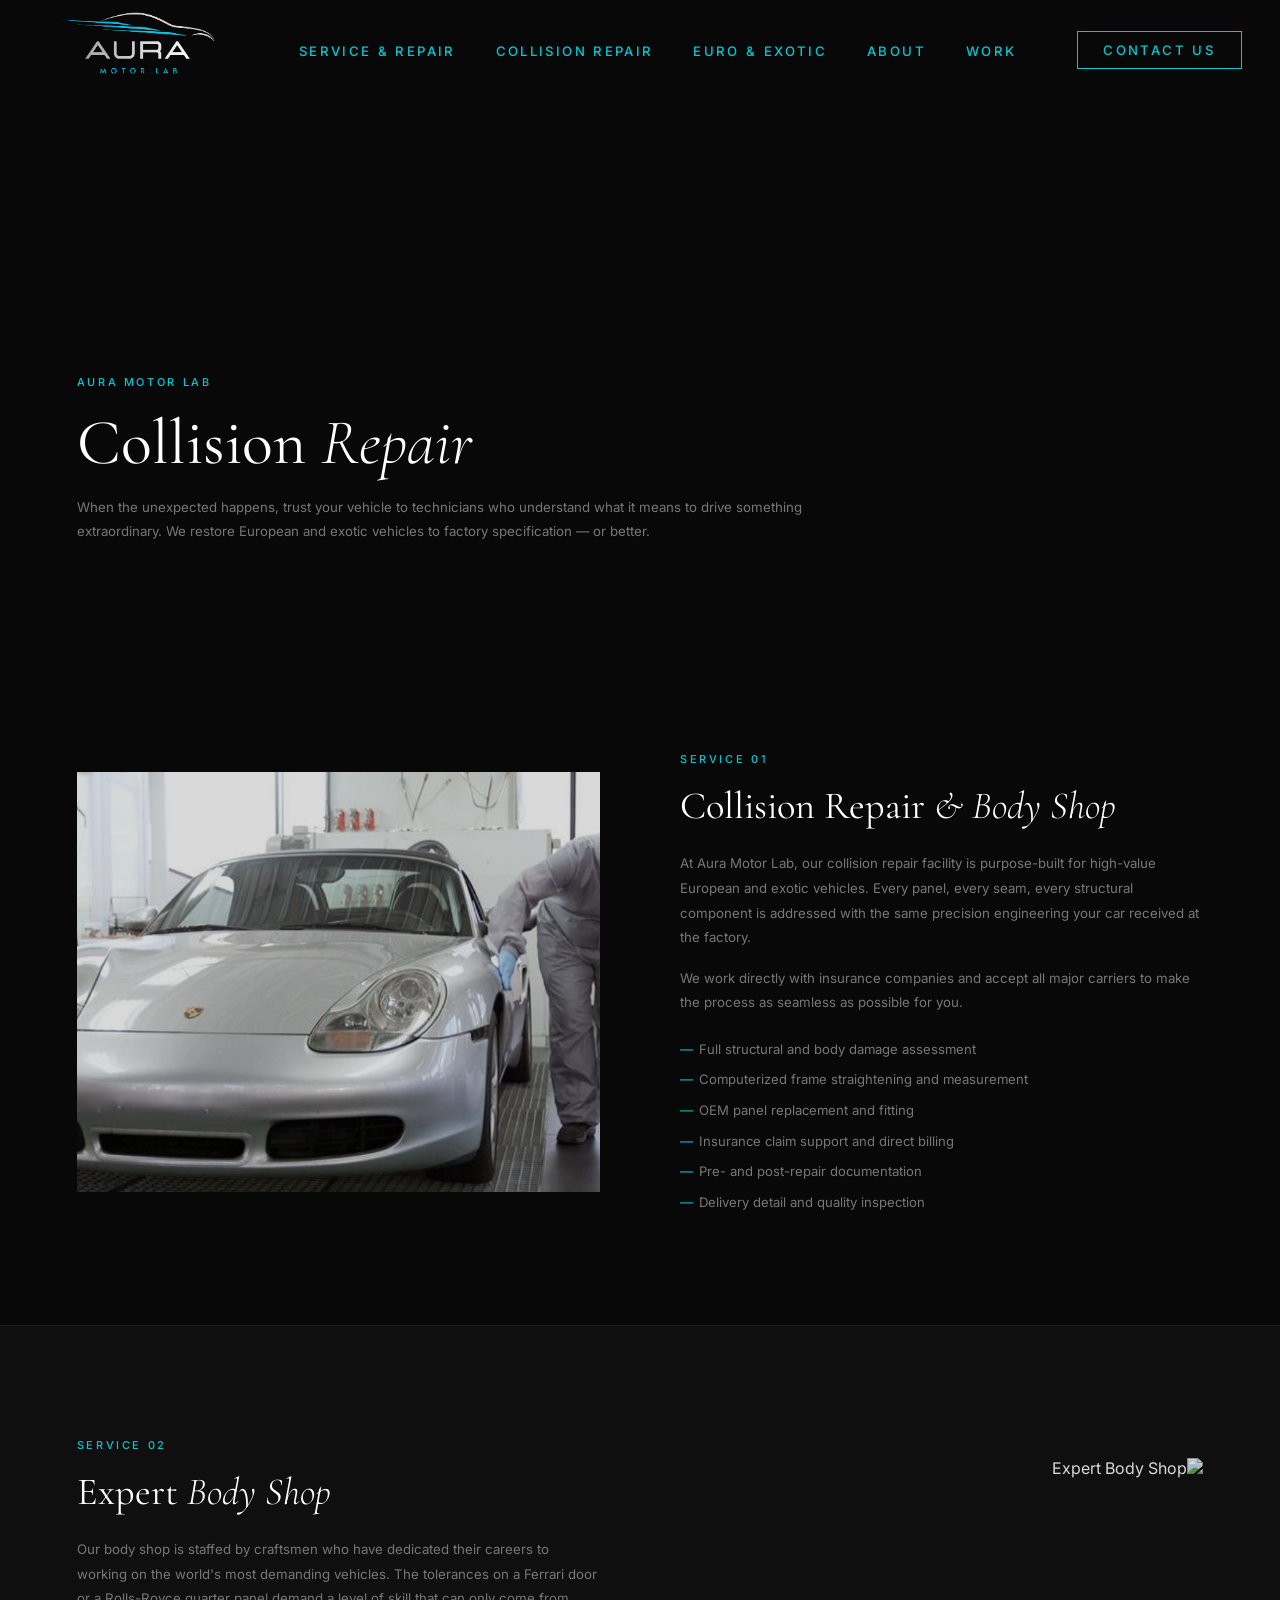
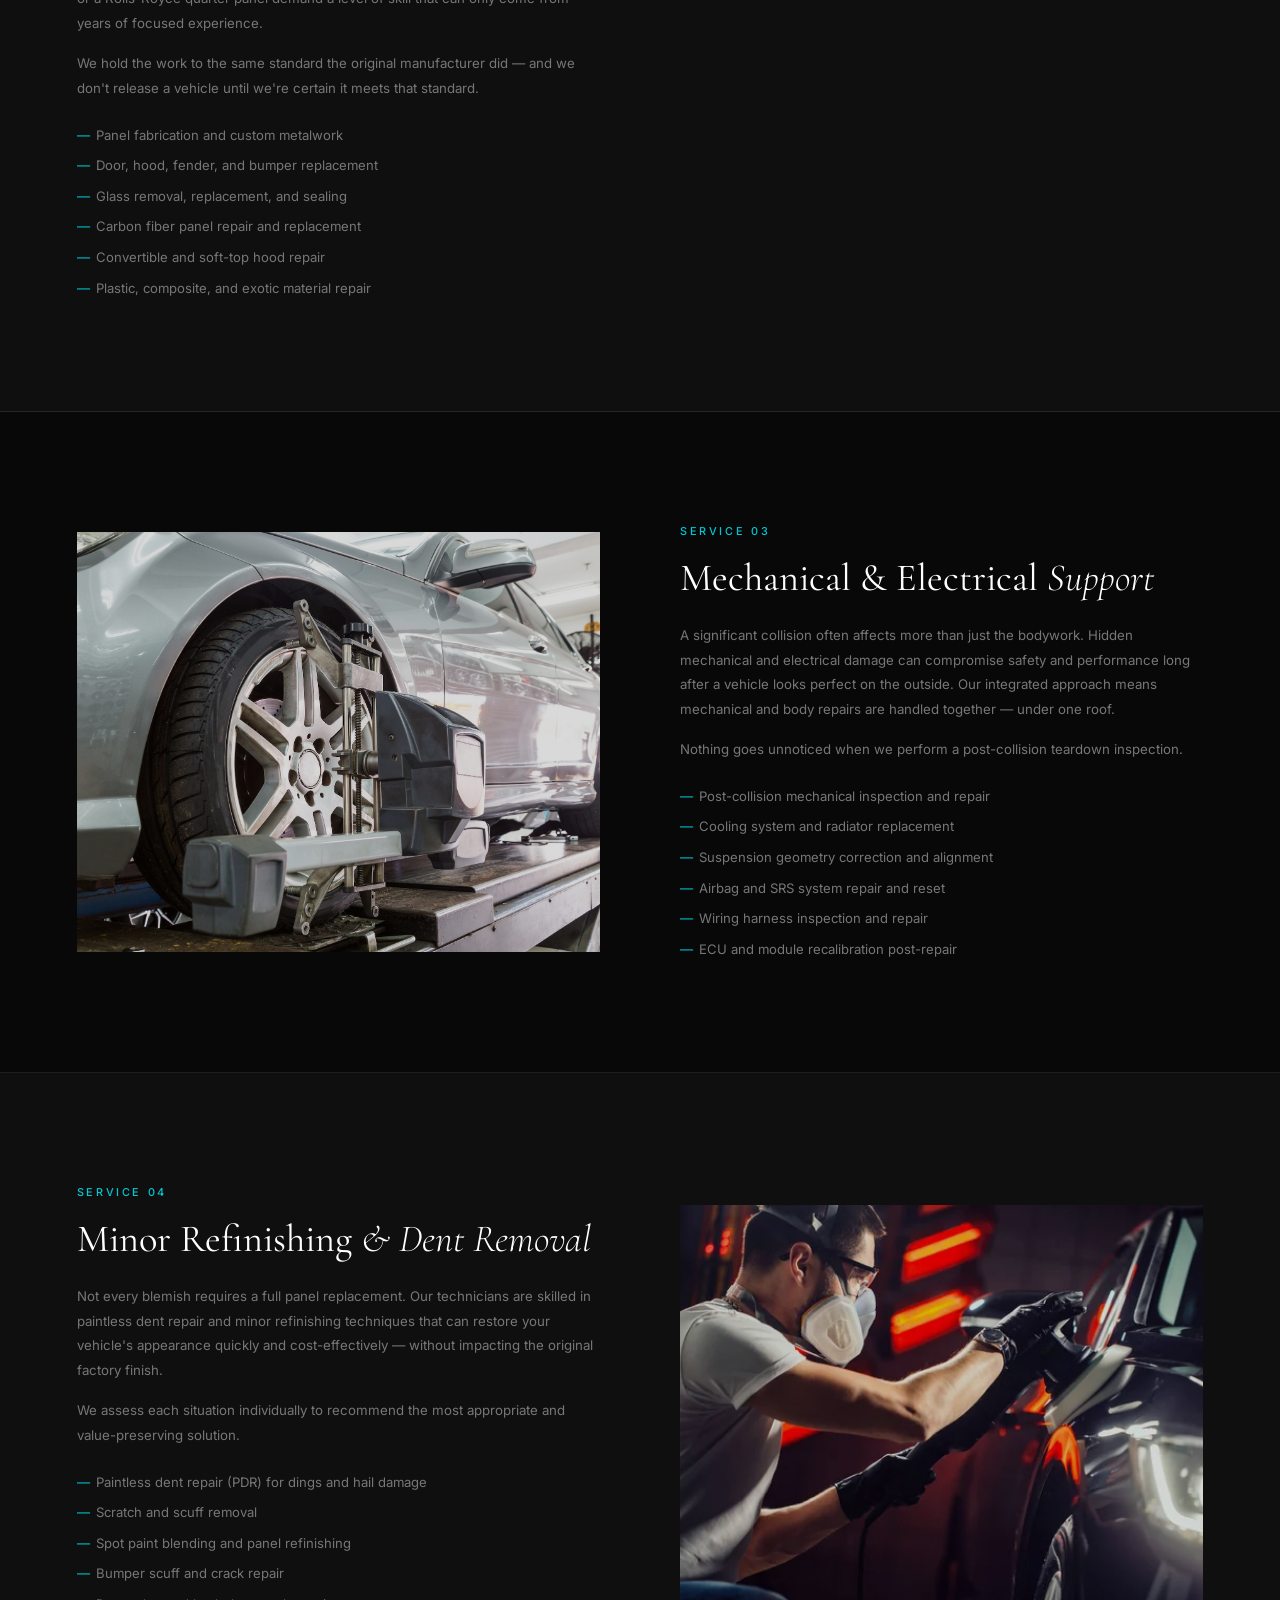
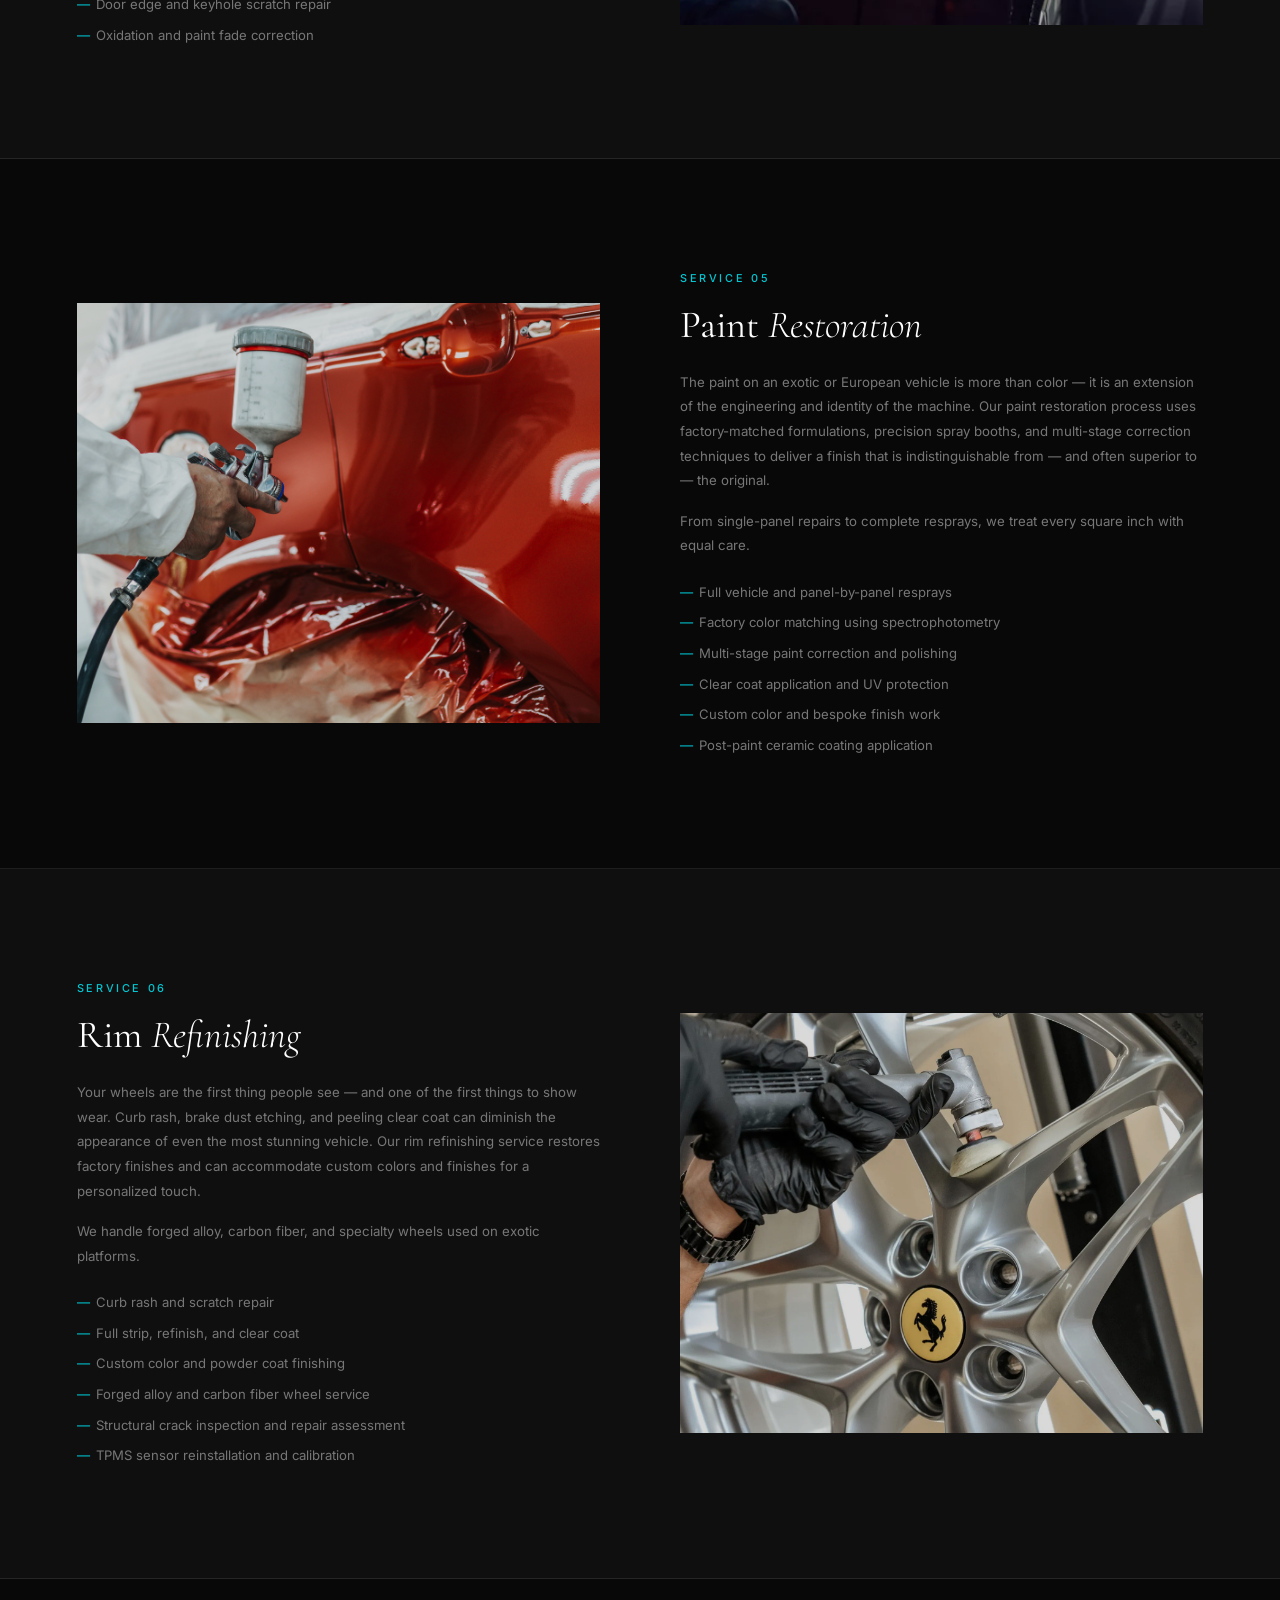
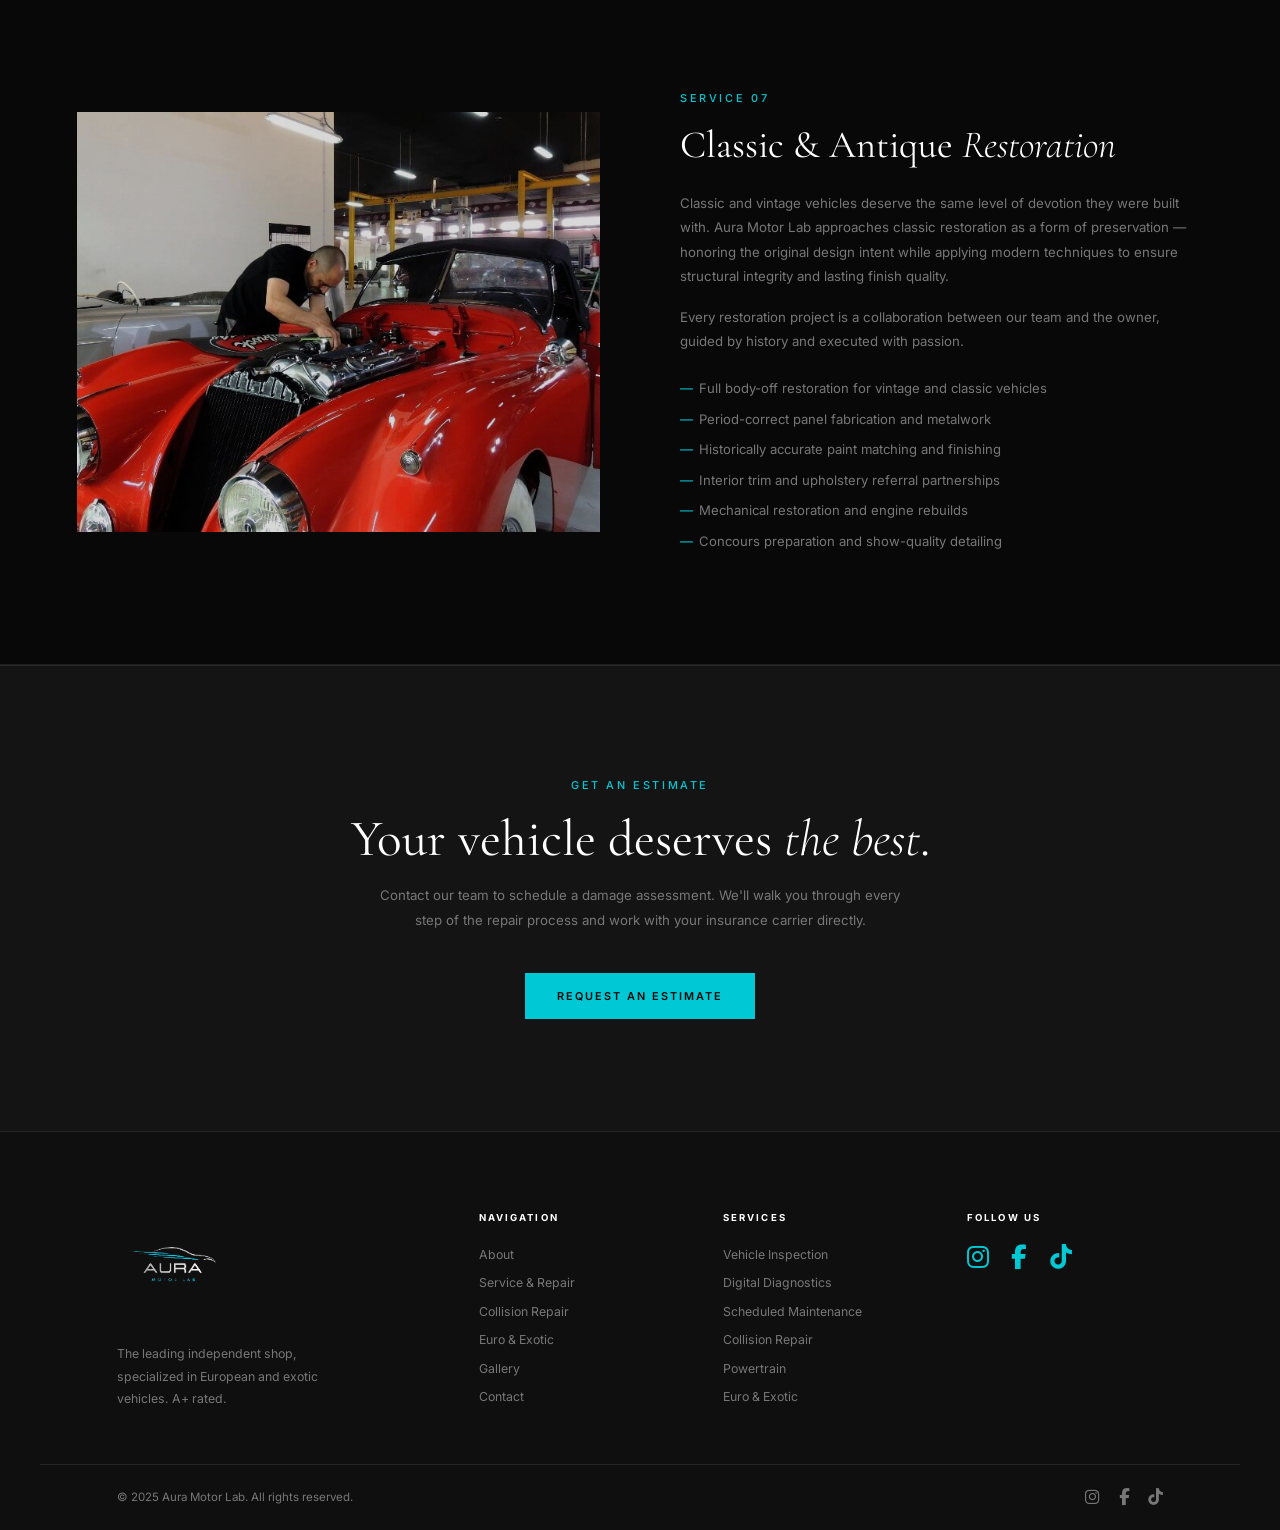
==== commit 5e33b284: "Collision Repair: actualizar imágenes servicios 1,3,4,5,6,7 con fotos propias" ====
--- a/collision-repair.html
+++ b/collision-repair.html
@@ -53,7 +53,7 @@
   <!-- ── SERVICE 1: COLLISION REPAIR & BODY SHOP ───── -->
   <section class="svc-section">
     <div class="svc-section__inner">
-      <img class="svc-section__img" src="https://images.unsplash.com/photo-1582817954171-0dd7c0a9bb52?w=800&q=80" alt="Collision Repair and Body Shop" />
+      <img class="svc-section__img" src="assets/Diseño.jpg" alt="Collision Repair and Body Shop" />
       <div class="svc-section__content">
         <p class="label">Service 01</p>
         <h2 class="heading-xl">Collision Repair <em>&amp; Body Shop</em></h2>
@@ -95,7 +95,7 @@
   <!-- ── SERVICE 3: MECHANICAL & ELECTRICAL SUPPORT ── -->
   <section class="svc-section">
     <div class="svc-section__inner">
-      <img class="svc-section__img" src="https://images.unsplash.com/photo-1619642751034-765dfdf7c58e?w=800&q=80" alt="Mechanical and Electrical Support" />
+      <img class="svc-section__img" src="assets/geometria.jpg" alt="Mechanical and Electrical Support" />
       <div class="svc-section__content">
         <p class="label">Service 03</p>
         <h2 class="heading-xl">Mechanical &amp; Electrical <em>Support</em></h2>
@@ -116,7 +116,7 @@
   <!-- ── SERVICE 4: MINOR REFINISHING & DENT REMOVAL ─ -->
   <section class="svc-section">
     <div class="svc-section__inner">
-      <img class="svc-section__img" src="https://images.unsplash.com/photo-1601362840469-51e4d8d58785?w=800&q=80" alt="Minor Refinishing and Dent Removal" />
+      <img class="svc-section__img" src="assets/rayones.jpg" alt="Minor Refinishing and Dent Removal" />
       <div class="svc-section__content">
         <p class="label">Service 04</p>
         <h2 class="heading-xl">Minor Refinishing <em>&amp; Dent Removal</em></h2>
@@ -137,7 +137,7 @@
   <!-- ── SERVICE 5: PAINT RESTORATION ──────────────── -->
   <section class="svc-section">
     <div class="svc-section__inner">
-      <img class="svc-section__img" src="https://images.unsplash.com/photo-1568605117036-5fe5e7bab0b7?w=800&q=80" alt="Paint Restoration" />
+      <img class="svc-section__img" src="assets/pintura2 .png" alt="Paint Restoration" />
       <div class="svc-section__content">
         <p class="label">Service 05</p>
         <h2 class="heading-xl">Paint <em>Restoration</em></h2>
@@ -158,7 +158,7 @@
   <!-- ── SERVICE 6: RIM REFINISHING ────────────────── -->
   <section class="svc-section">
     <div class="svc-section__inner">
-      <img class="svc-section__img" src="https://images.unsplash.com/photo-1486262715619-67b85e0b08d3?w=800&q=80" alt="Rim Refinishing" />
+      <img class="svc-section__img" src="assets/llanta.webp" alt="Rim Refinishing" />
       <div class="svc-section__content">
         <p class="label">Service 06</p>
         <h2 class="heading-xl">Rim <em>Refinishing</em></h2>
@@ -179,7 +179,7 @@
   <!-- ── SERVICE 7: CLASSIC & ANTIQUE RESTORATION ──── -->
   <section class="svc-section">
     <div class="svc-section__inner">
-      <img class="svc-section__img" src="https://images.unsplash.com/photo-1550355291-bbee04a92027?w=800&q=80" alt="Classic and Antique Restoration" />
+      <img class="svc-section__img" src="assets/clasico.jpg" alt="Classic and Antique Restoration" />
       <div class="svc-section__content">
         <p class="label">Service 07</p>
         <h2 class="heading-xl">Classic &amp; Antique <em>Restoration</em></h2>
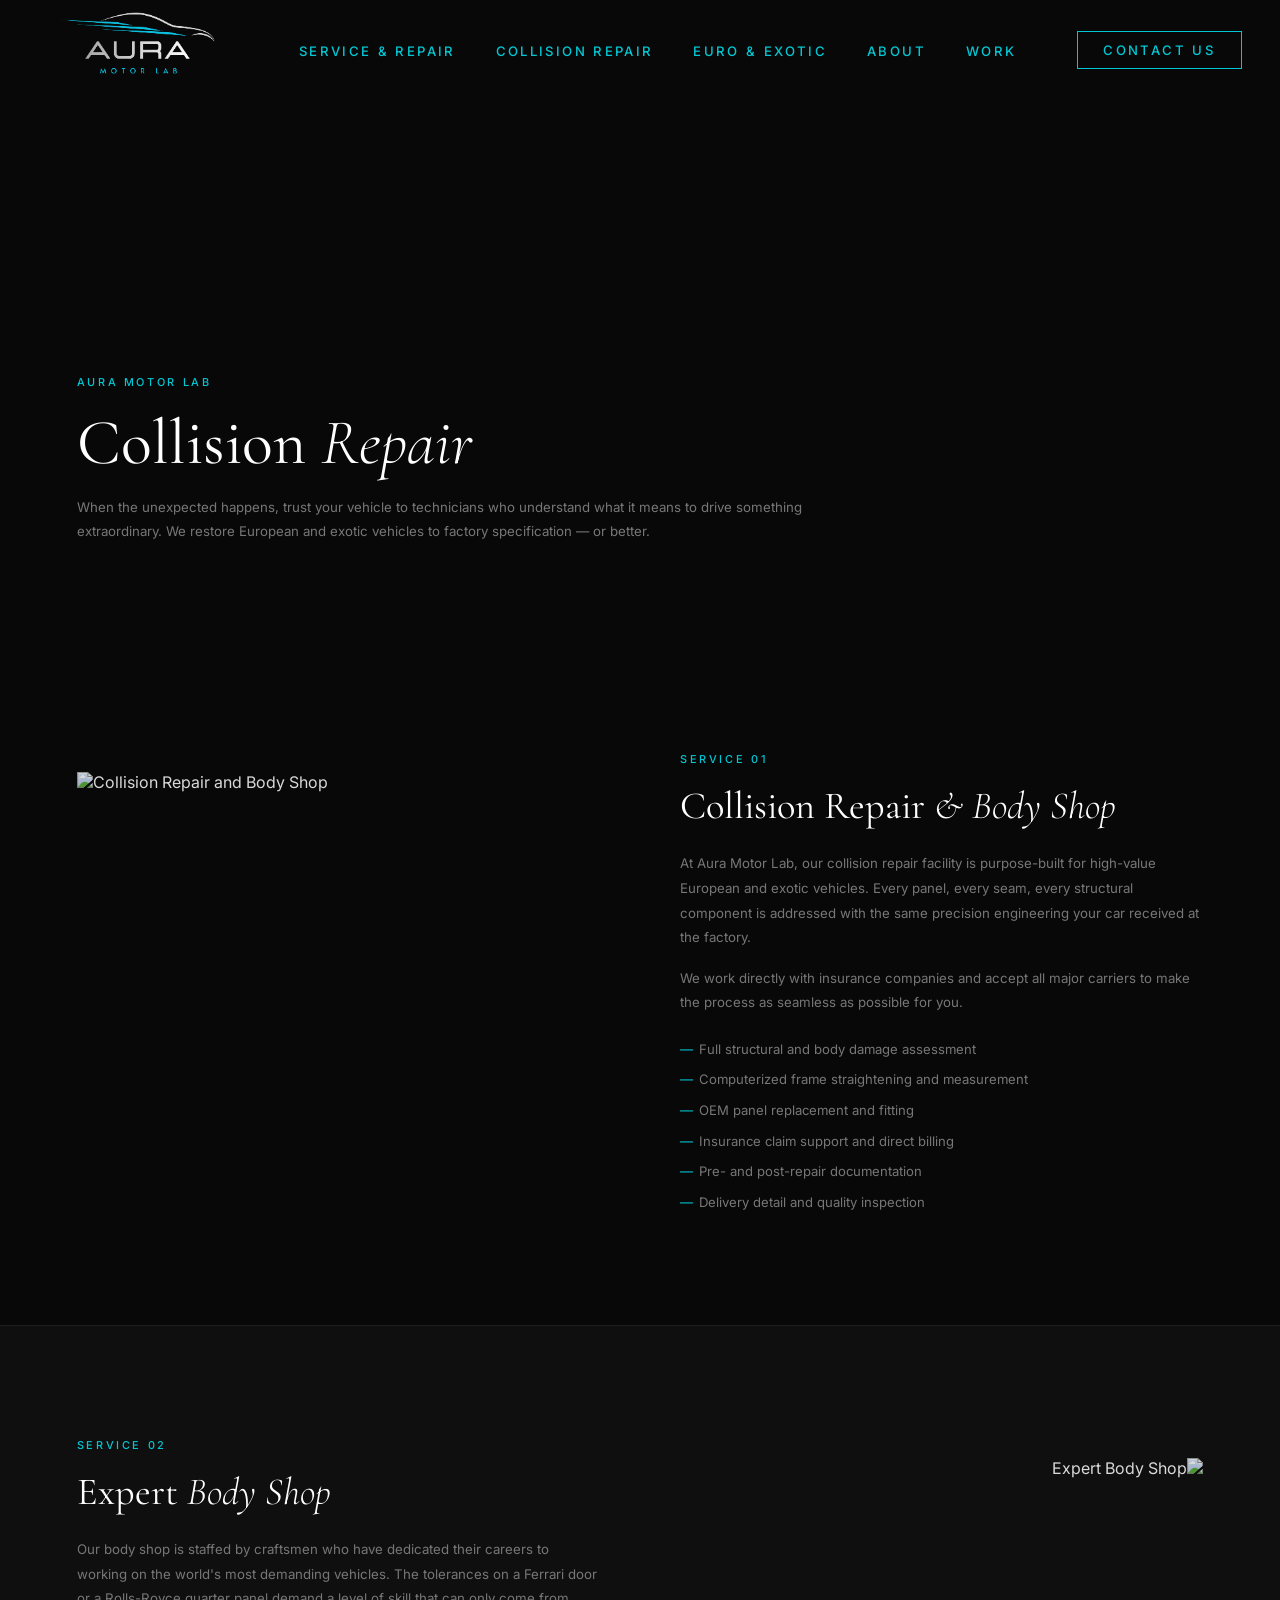
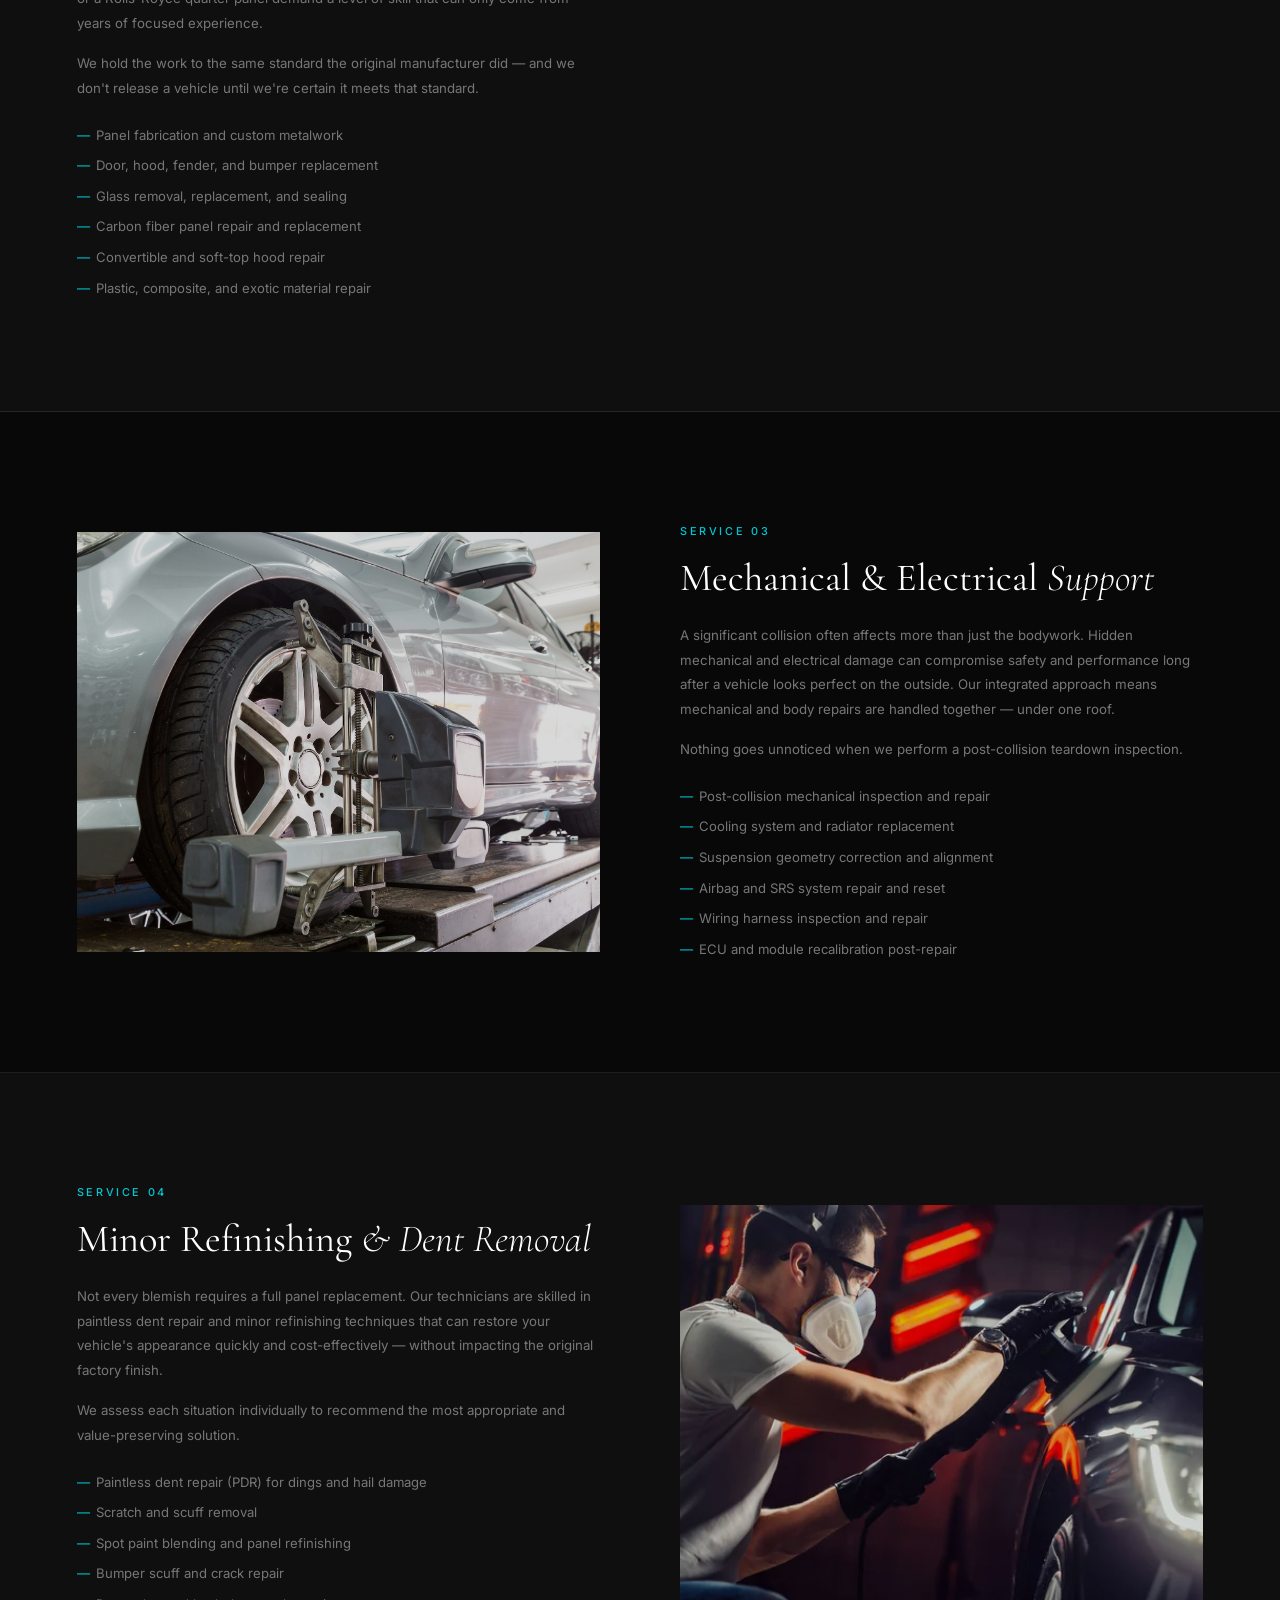
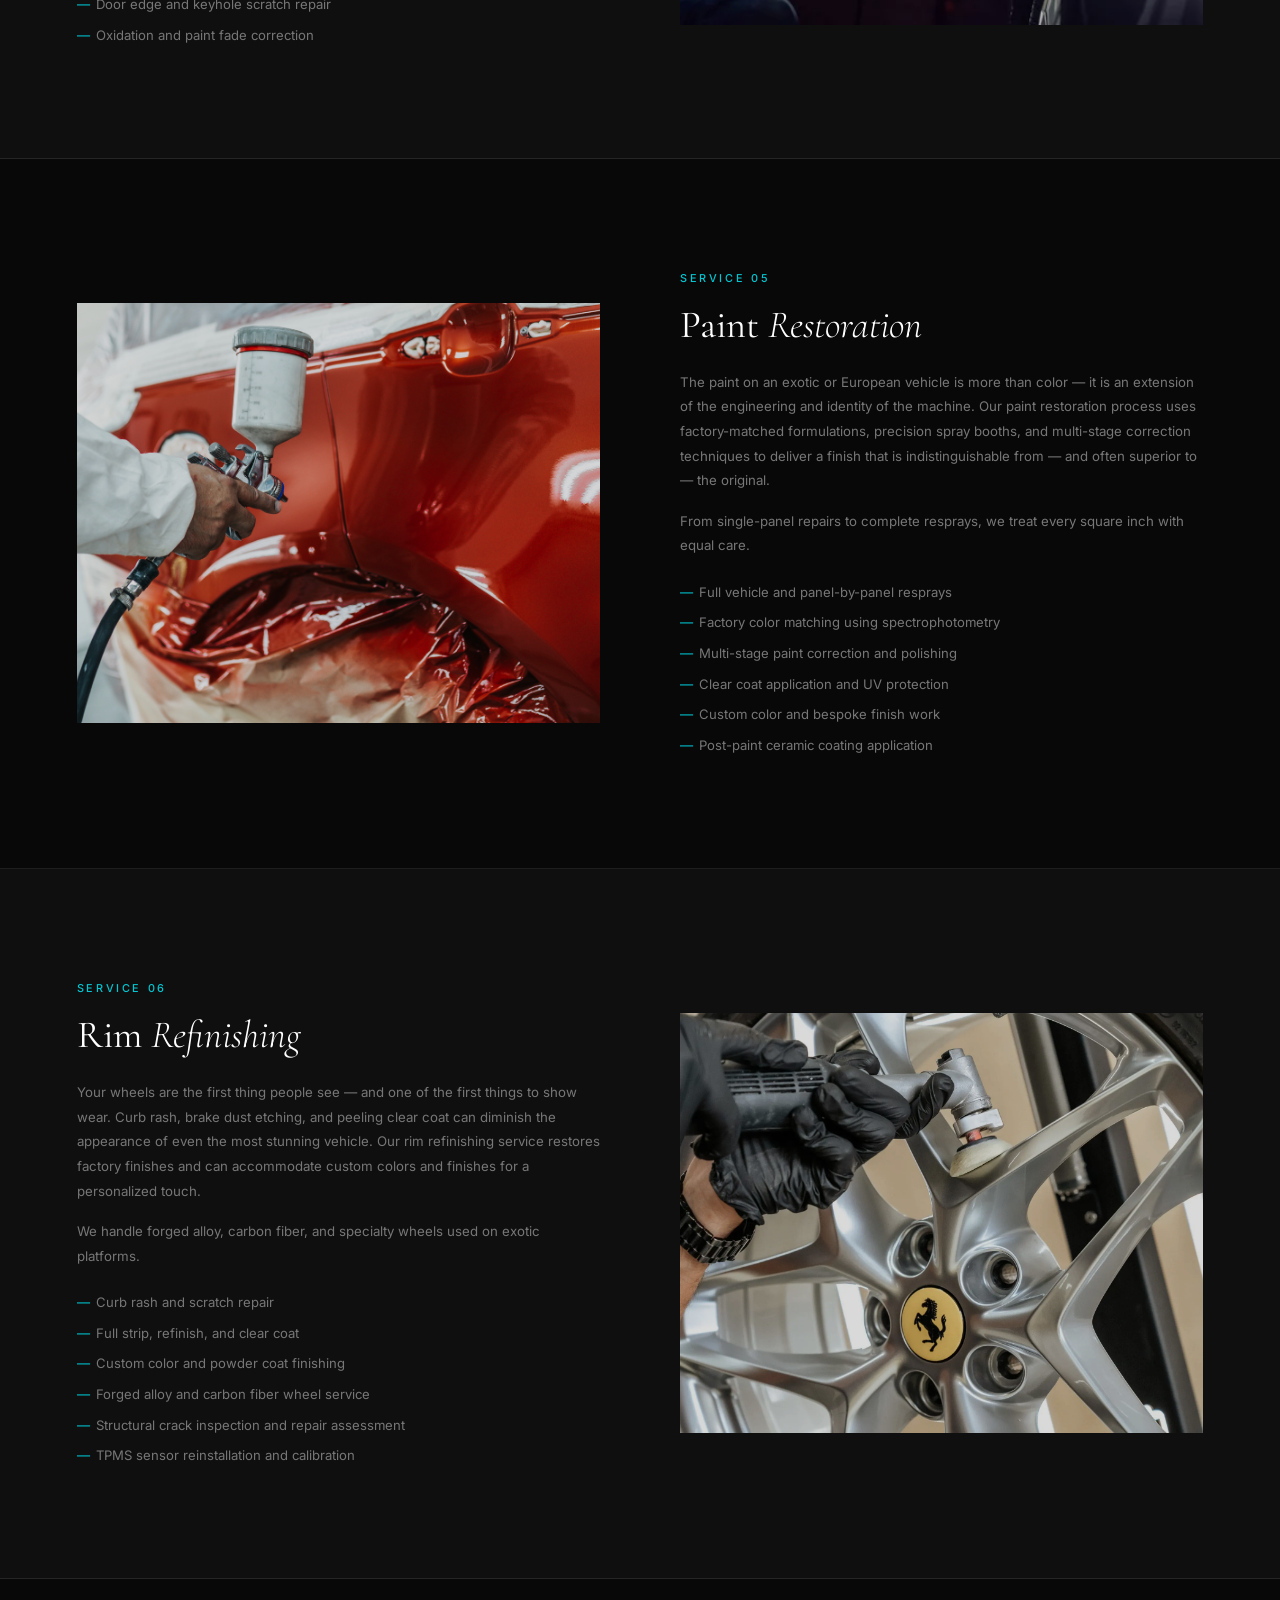
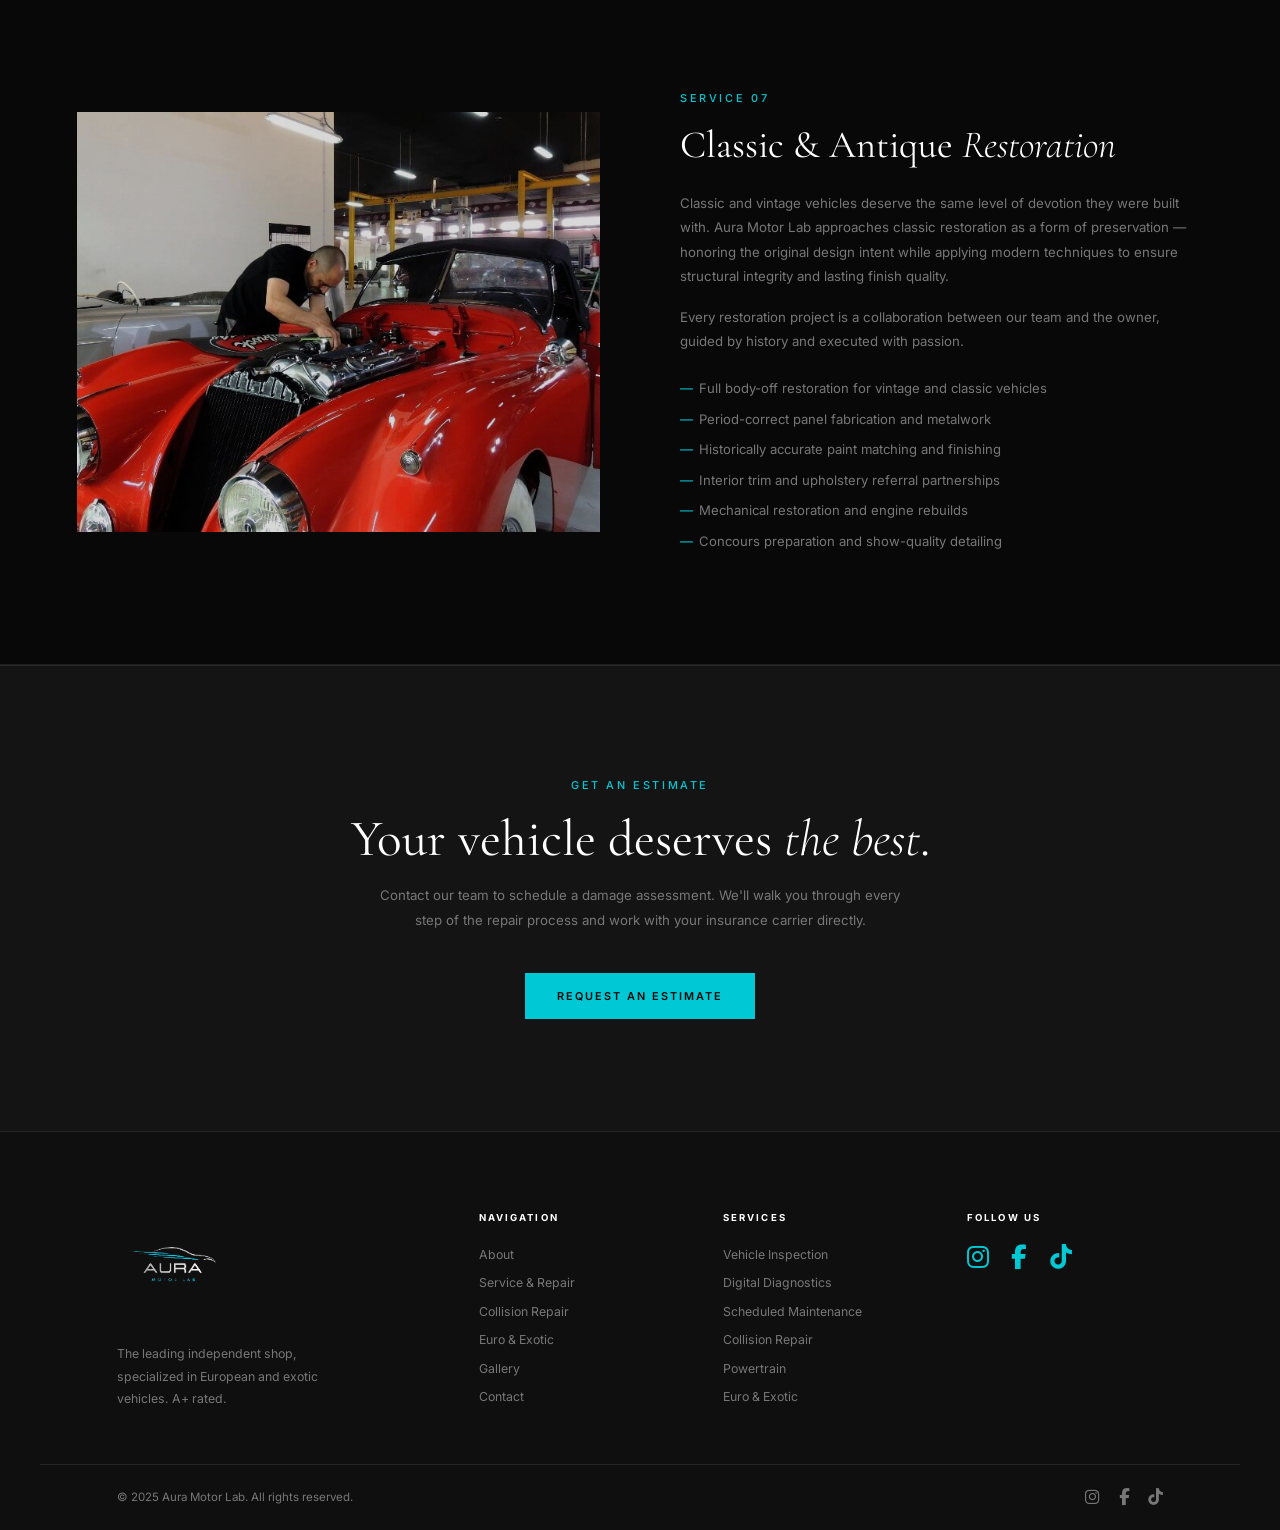
==== commit ca6f8640: "Collision Repair: cambiar imagen servicio 1 por foto Porsche" ====
--- a/collision-repair.html
+++ b/collision-repair.html
@@ -53,7 +53,7 @@
   <!-- ── SERVICE 1: COLLISION REPAIR & BODY SHOP ───── -->
   <section class="svc-section">
     <div class="svc-section__inner">
-      <img class="svc-section__img" src="assets/Diseño.jpg" alt="Collision Repair and Body Shop" />
+      <img class="svc-section__img" src="assets/colision1.png" alt="Collision Repair and Body Shop" />
       <div class="svc-section__content">
         <p class="label">Service 01</p>
         <h2 class="heading-xl">Collision Repair <em>&amp; Body Shop</em></h2>
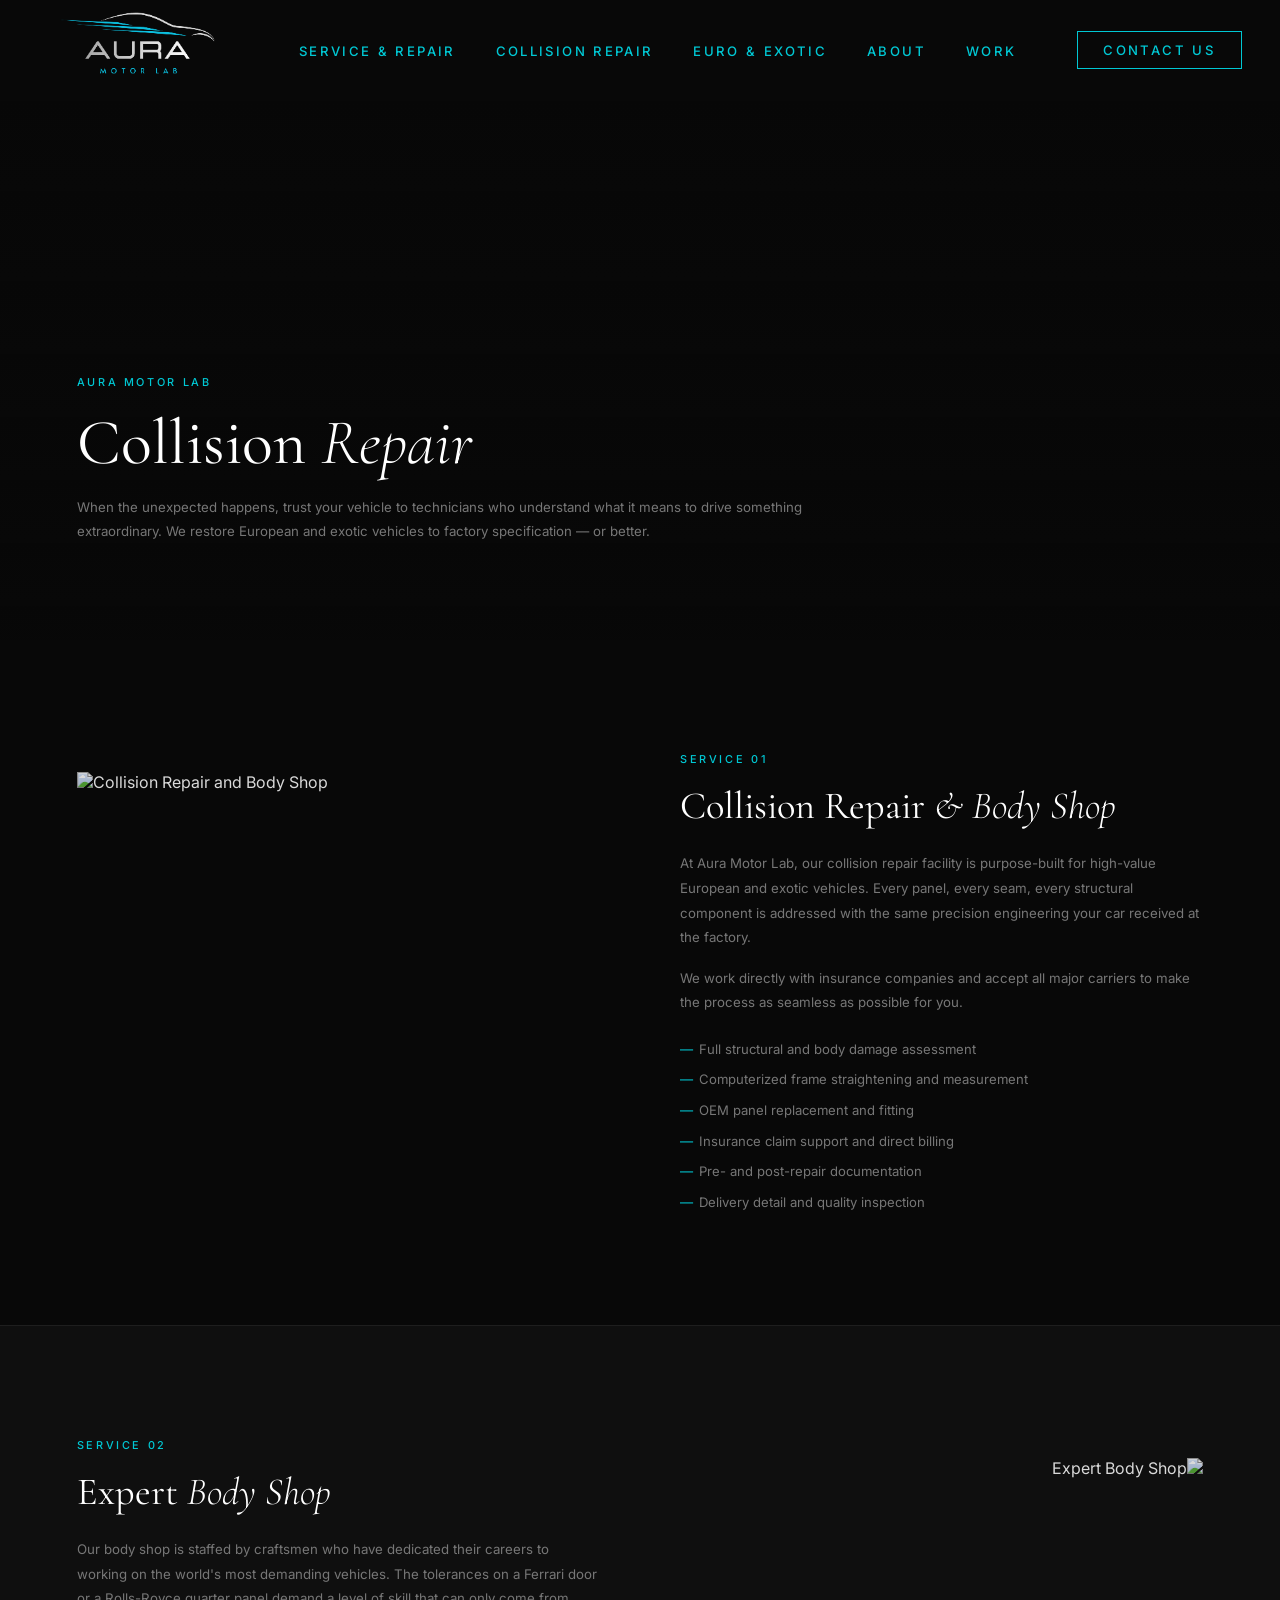
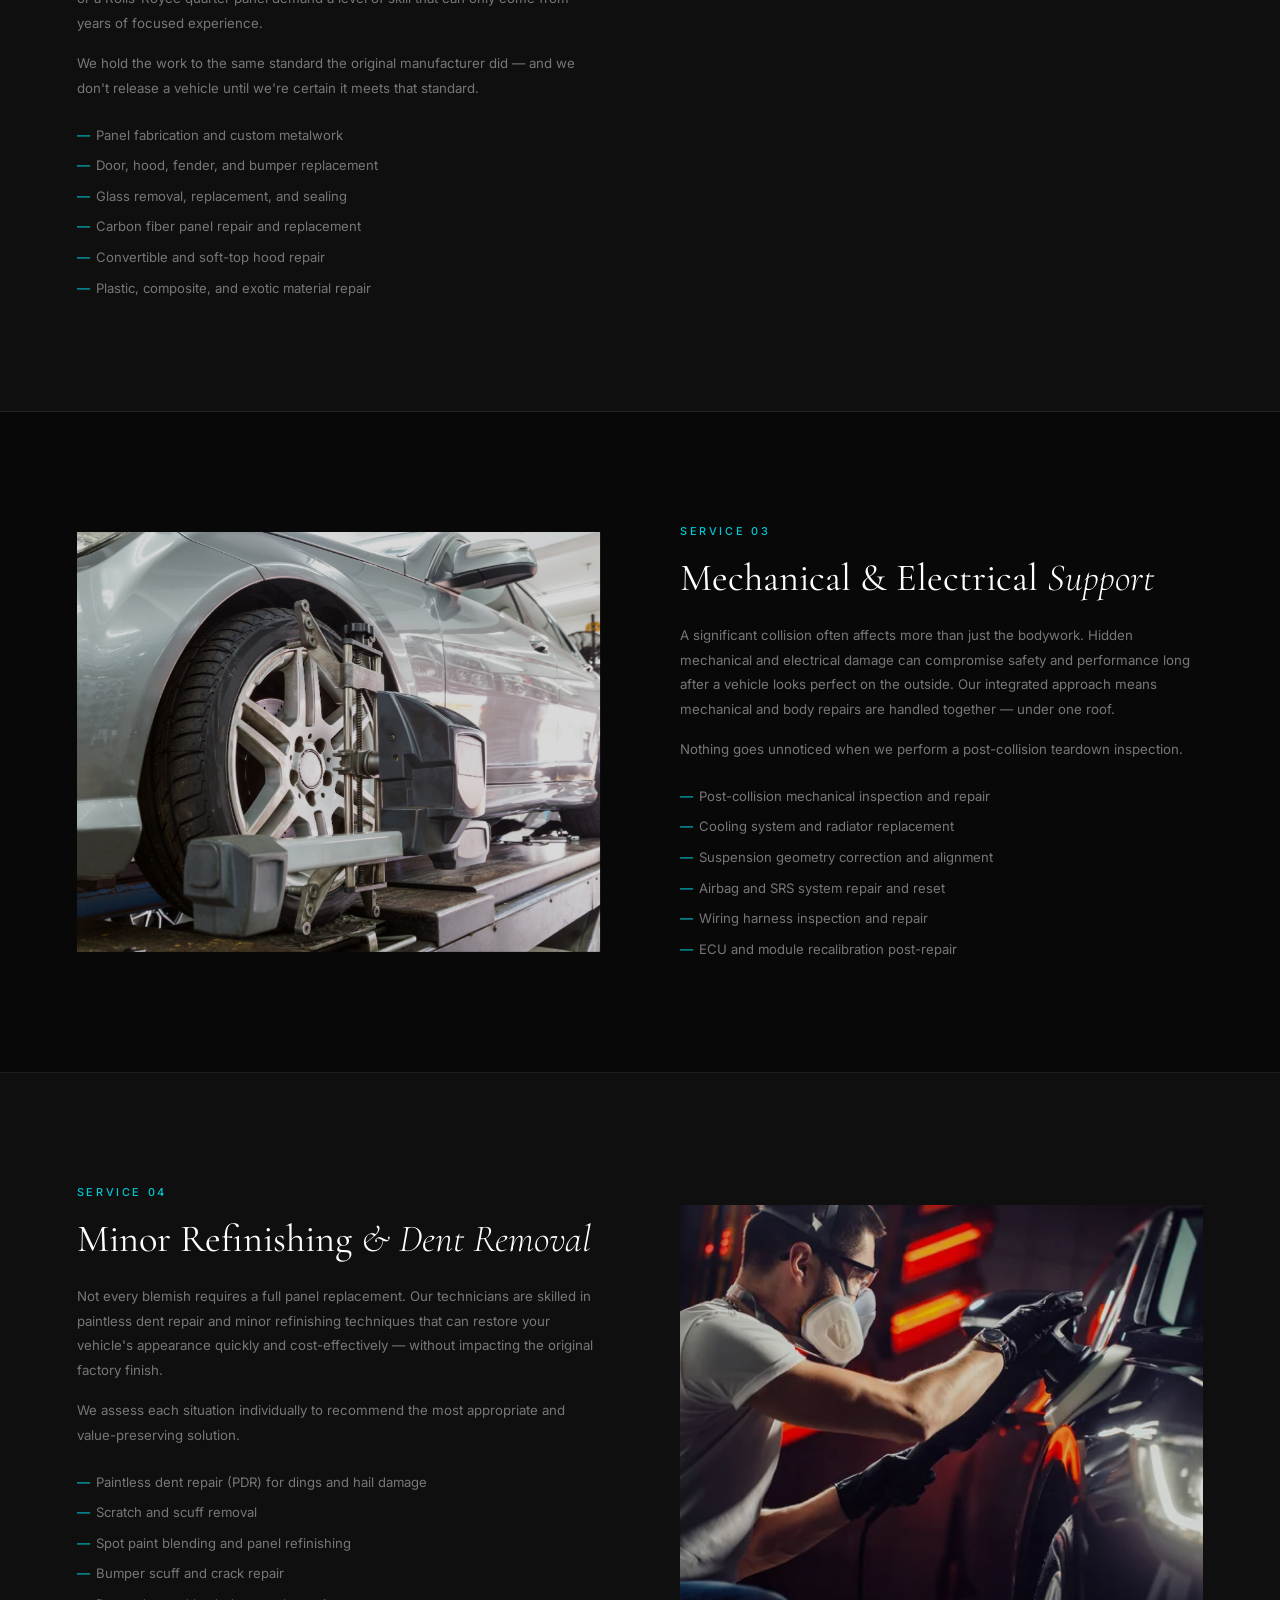
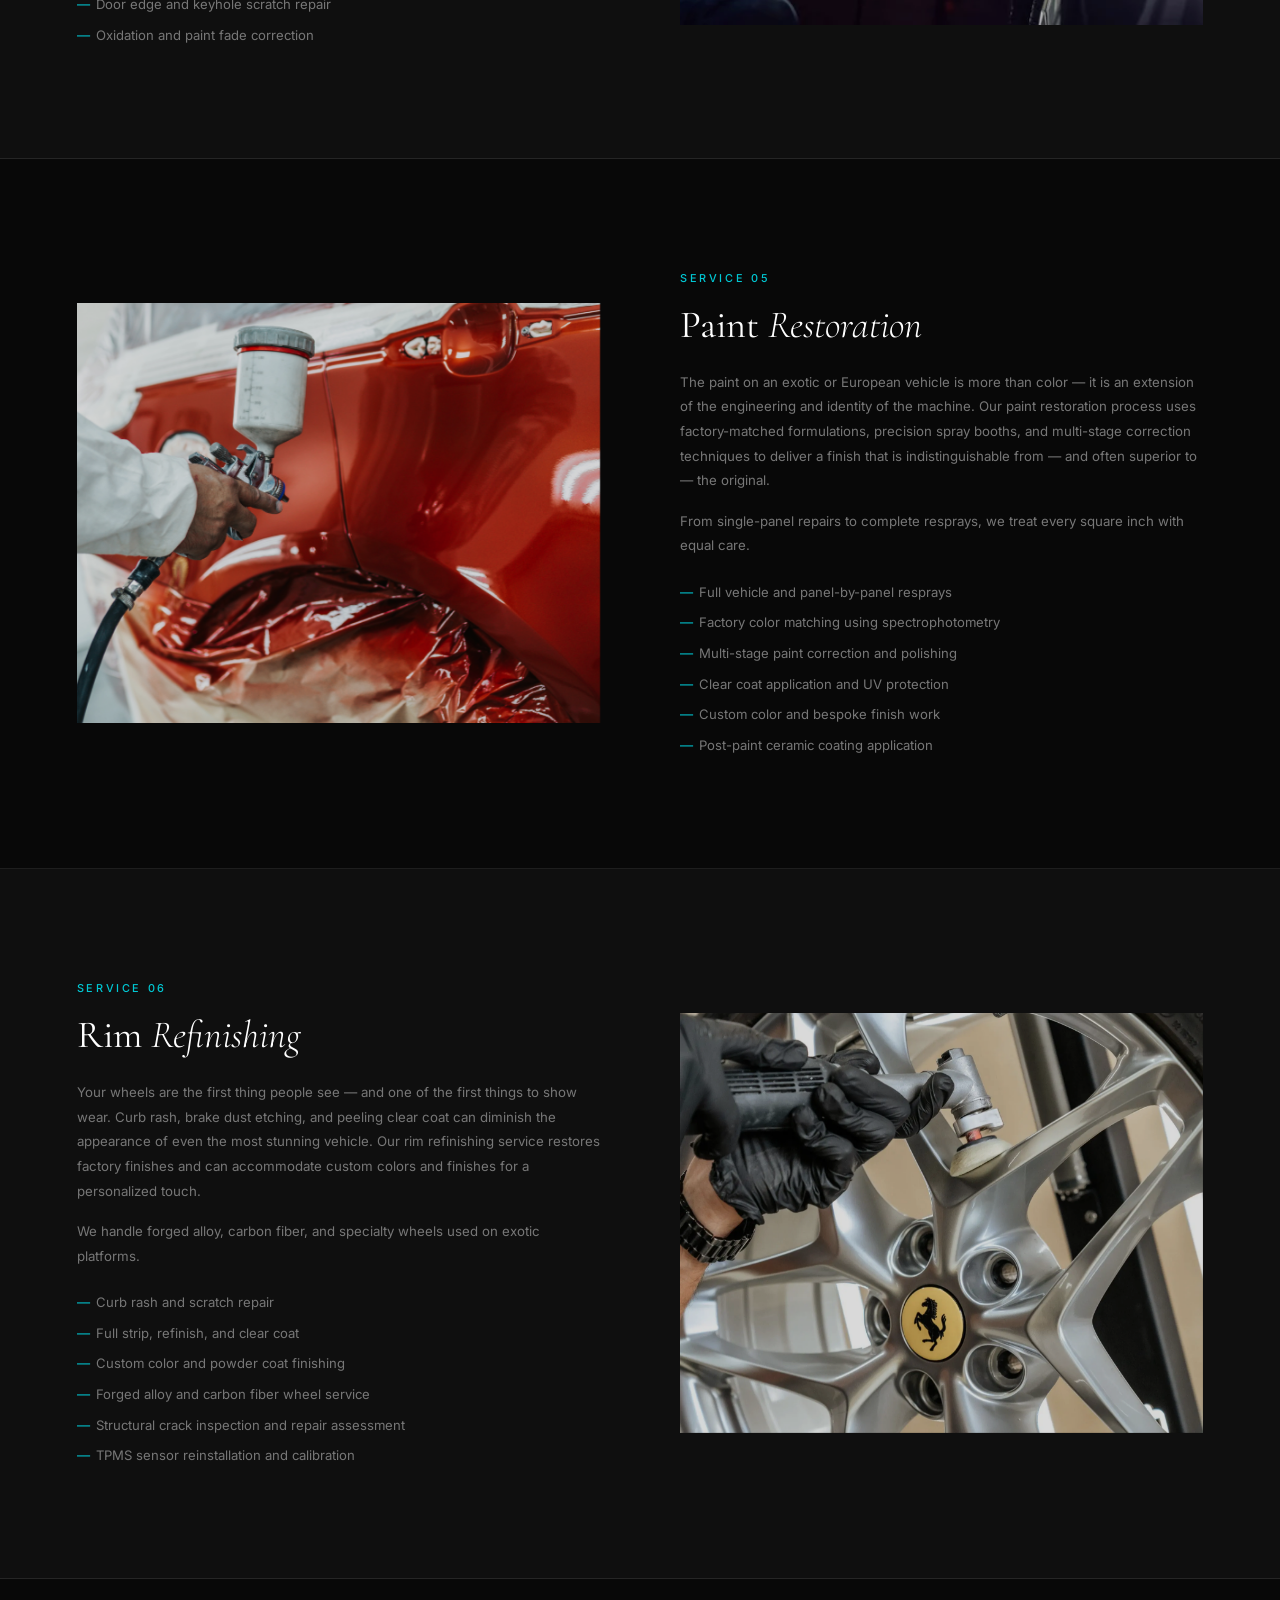
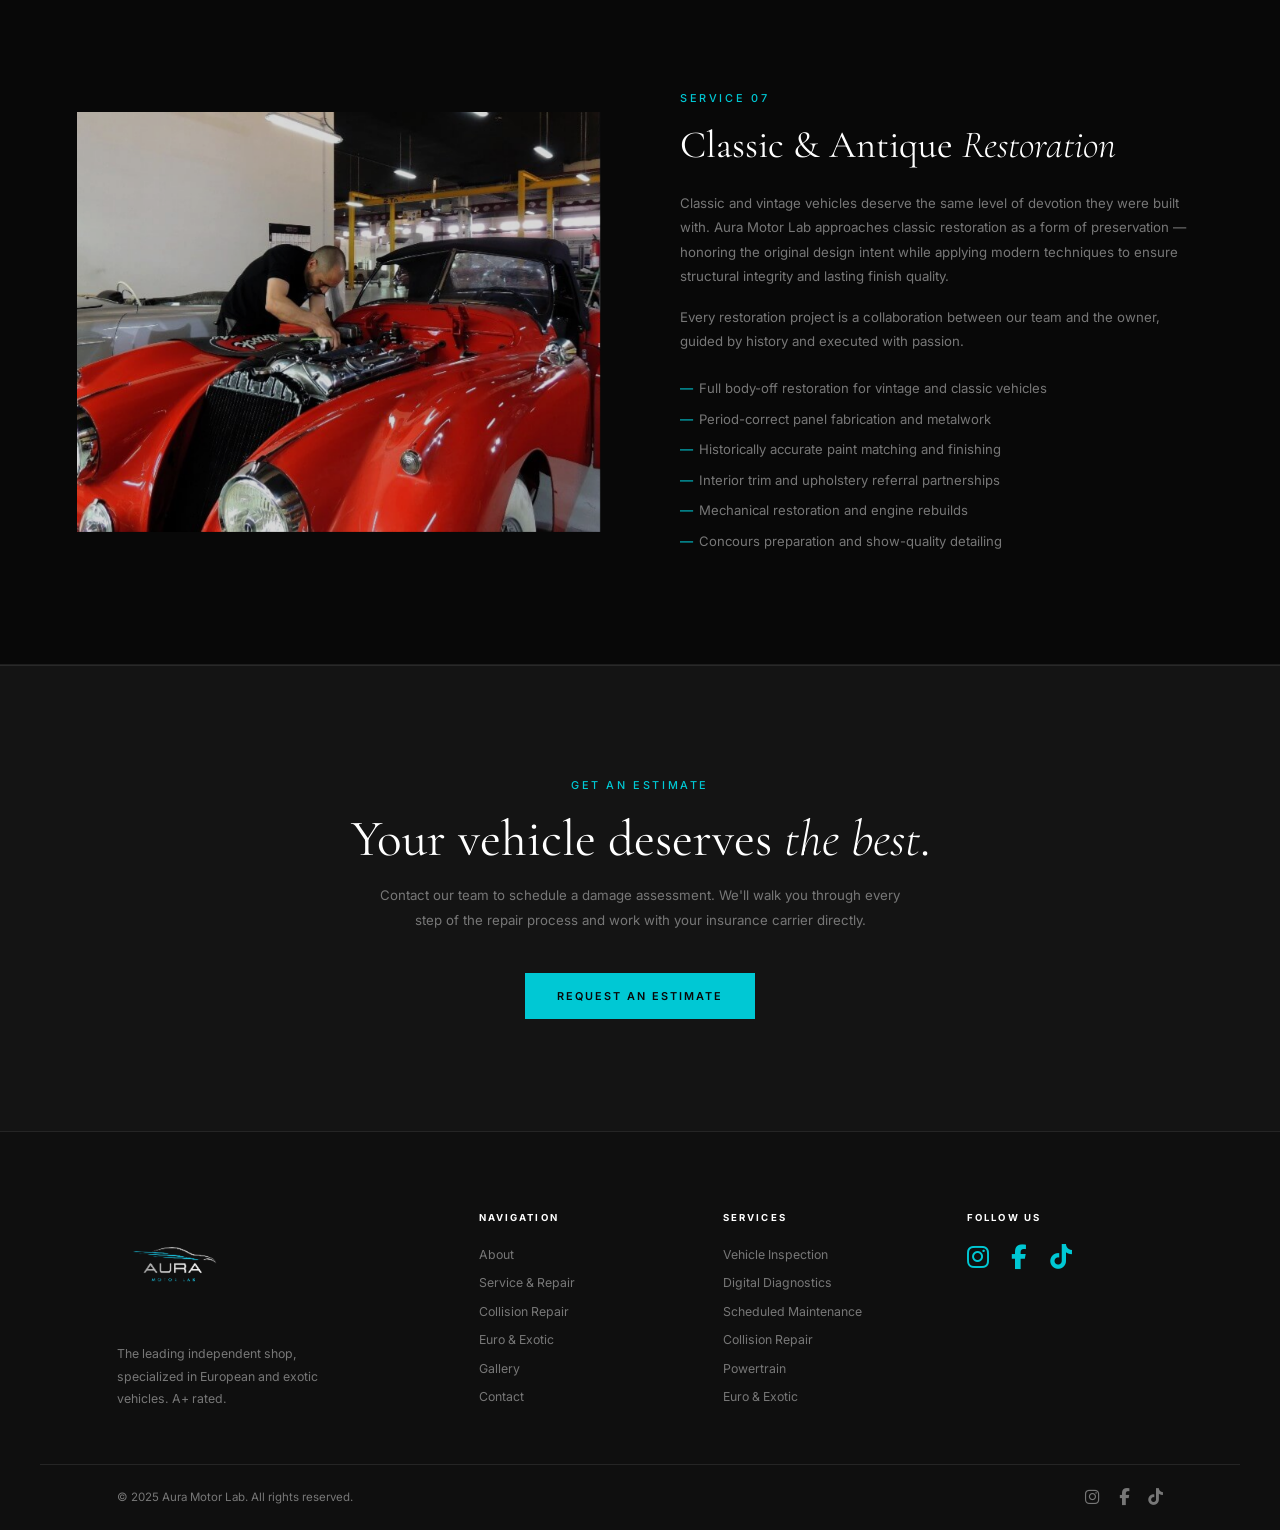
==== commit 11280880: "Agregar favicon del logo en todas las páginas Co-Authored-By: Claude Sonnet 4.6 <noreply@anthropic.c" ====
--- a/collision-repair.html
+++ b/collision-repair.html
@@ -12,6 +12,11 @@
   <meta property="og:title"       content="Collision Repair — Aura Motor Lab" />
   <meta property="og:description" content="Expert collision repair and body shop services for European and exotic vehicles." />
   <meta property="og:image"       content="https://auramotorlab.com/assets/og-image.jpg" />
+
+  <!-- Favicon -->
+  <link rel="icon" type="image/png" sizes="32x32" href="assets/favicon-32.png" />
+  <link rel="icon" type="image/png" sizes="16x16" href="assets/favicon-16.png" />
+  <link rel="apple-touch-icon" sizes="180x180" href="assets/apple-touch-icon.png" />
 
   <link rel="stylesheet" href="css/style.css" />
   <link rel="preconnect" href="https://fonts.googleapis.com" />
@@ -41,7 +46,7 @@
 
   <!-- ── PAGE HERO ─────────────────────────────────── -->
   <section class="page-hero">
-    <div class="page-hero__bg" style="background-image:url('https://images.unsplash.com/photo-1582817954171-0dd7c0a9bb52?w=1600&q=80');"></div>
+    <div class="page-hero__bg" style="background-image:url('https://st4.depositphotos.com/2572561/38514/i/450/depositphotos_385141882-stock-photo-professional-mechanic-is-working-on.jpg');"></div>
     <div class="page-hero__overlay"></div>
     <div class="page-hero__content">
       <p class="label">Aura Motor Lab</p>
--- a/css/style.css
+++ b/css/style.css
@@ -939,11 +939,21 @@
 }
 .page-hero__bg {
   position: absolute;
-  inset: 0;
+  inset: -8%;
   background-size: cover;
   background-position: center;
-  filter: brightness(0.3);
-  animation: kenburns 20s ease-in-out infinite alternate;
+  filter: brightness(0.35);
+  animation: kenburns-hero 22s ease-in-out infinite alternate;
+  transform-origin: center center;
+  will-change: transform;
+}
+
+@keyframes kenburns-hero {
+  0%   { transform: scale(1.0)  translate(0%,    0%);   }
+  25%  { transform: scale(1.08) translate(-2%,   1%);   }
+  50%  { transform: scale(1.05) translate(1.5%, -1.5%); }
+  75%  { transform: scale(1.1)  translate(2%,    1%);   }
+  100% { transform: scale(1.06) translate(-1%,  -1%);   }
 }
 .page-hero__overlay {
   position: absolute;
@@ -981,8 +991,13 @@
   display: block;
   filter: brightness(0.85);
   transition: filter 0.4s;
+  animation: kenburns-svc 18s ease-in-out infinite alternate;
+  transform-origin: center center;
+  will-change: transform;
 }
 .svc-section__img:hover { filter: brightness(1); }
+.svc-section__inner > div:first-child,
+.svc-section__inner > div:last-child { overflow: hidden; }
 .svc-section__content .heading-xl { font-size: clamp(1.8rem, 3vw, 2.8rem); }
 .svc-section__content .body-text { margin-bottom: 1rem; }
 .svc-list {
@@ -1024,11 +1039,14 @@
 .brand-section__logo {
   height: 80px;
   width: auto;
+  max-width: 180px;
   object-fit: contain;
-  opacity: 0.85;
-  filter: brightness(0) invert(1);
+  opacity: 0.9;
+  mix-blend-mode: screen;
   margin-bottom: 1.5rem;
-}
+  transition: opacity 0.3s;
+}
+.brand-section__logo:hover { opacity: 1; }
 .brand-section__models {
   display: flex;
   flex-wrap: wrap;
